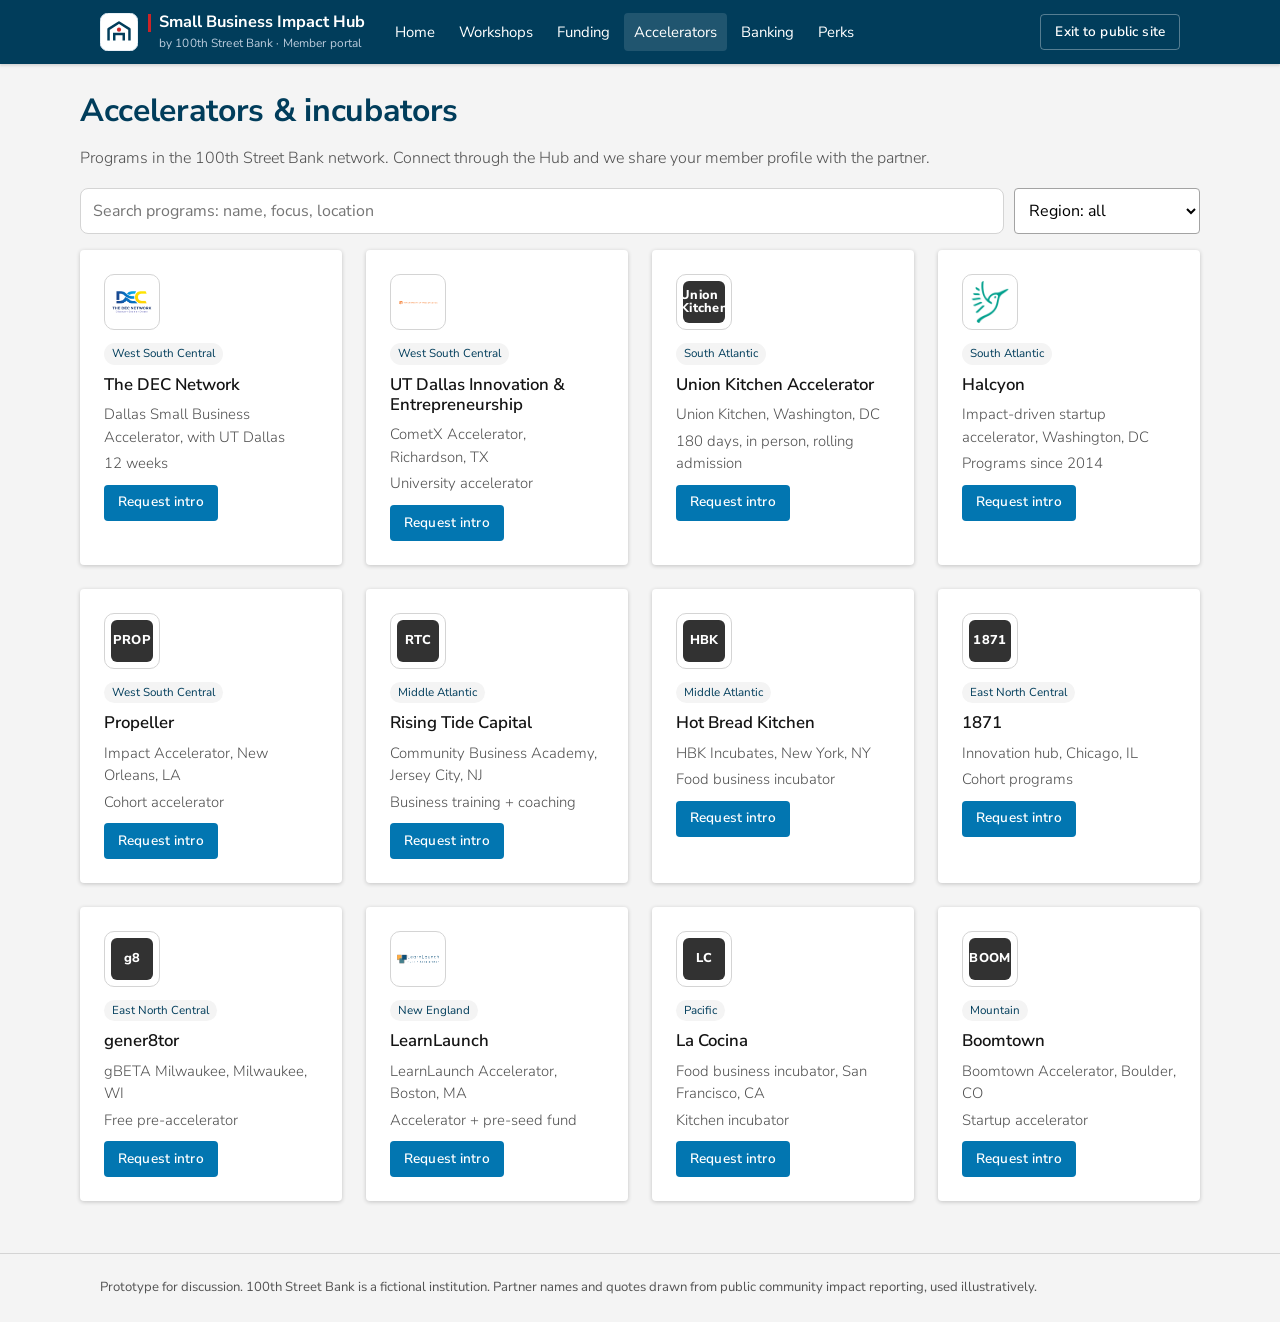
==== app-accelerators.html @ 042bd54b "Remove stage filter and labels from members accelerators page Co-Authored-By: Claude Opus 5.5 (1M co" ====
<!doctype html><html lang="en"><head>
  <meta name="robots" content="noindex, nofollow"><meta charset="utf-8"><meta name="viewport" content="width=device-width,initial-scale=1"><title>Accelerators · Impact Hub Member Portal</title><link rel="stylesheet" href="styles.css?v=4"></head>
<body class="app"><script src="data.js?v=4"></script><script src="portal.js?v=4"></script><main class="wrap">
<div class="pagehead"><div><h1>Accelerators &amp; incubators</h1><p>Programs in the 100th Street Bank network. Connect through the Hub and we share your member profile with the partner.</p></div></div>
<div class="fbar"><select id="fm"></select></div><div class="grid" id="out"></div>
<script>const kw=searchBox(document.querySelector(".fbar"),"Search programs: name, focus, location");kw.oninput=ren;opts(fm,"Region",MARKETS);fm.onchange=ren;
function ren(){const ap=LS.get("applied",[]);out.innerHTML=ACCS.filter(a=>hit(kw.value,a.n,a.org,a.m,a.len)&&(!fm.value||a.m==fm.value)).map(a=>`<div class="card"><div class="alogo">${a.l?`<img src="${a.l}" alt="${a.n} logo">`:`<span class="wm">${a.w}</span>`}</div><span class="tag">${a.m}</span><h3 style="margin-top:6px">${a.n}${a.S?S():""}</h3><p>${a.org}</p><p>${a.len}</p><div class="foot"><button class="btn sm ${ap.includes(a.n)?"done":""}" onclick="intro('${a.n}')">${ap.includes(a.n)?"Intro requested ✓":"Request intro"}</button>${srcLink(a.src)}</div></div>`).join("")}
function intro(n){const m=modal(`<h3>Request an intro: ${n}</h3><p class="mut">We'll pre-fill from your member profile.</p><form class="f" id="af"><label>Business<input value="${ME.biz}"></label><label>What do you want from the program?<textarea rows="3" required></textarea></label><button class="btn">Send intro request</button></form>`);
af.onsubmit=e=>{e.preventDefault();LS.set("applied",[...LS.get("applied",[]),n]);m.style.display="none";ren()}}ren()</script>
</main><script src="chrome.js?v=4"></script></body></html>
---- styles.css ----
@import url("https://fonts.googleapis.com/css2?family=Nunito+Sans:opsz,wght@6..12,300;6..12,400;6..12,600;6..12,700&display=swap");
:root{--navy:#013D5B;--blue:#0276B1;--blue2:#026597;--ink:#141414;--red:#CC2427;--g1:#F4F4F4;--g2:#D4D4D4;--mut:#5a6470;--r:10px}
*{box-sizing:border-box}html,body{margin:0}
body{font-family:Optimist,Inter,"Helvetica Neue",Helvetica,Arial,system-ui,sans-serif;color:var(--ink);line-height:1.5;background:#fff}
a{color:var(--blue)}h1,h2,h3{color:var(--navy);line-height:1.2;margin:0 0 .5em}
.wrap{max-width:1120px;margin:0 auto;padding:0 20px}
header.top{border-bottom:1px solid var(--g2);background:#fff;position:sticky;top:0;z-index:5}
header.top .wrap{display:flex;align-items:center;gap:20px;min-height:64px;flex-wrap:wrap}
.brand{text-decoration:none;color:var(--navy);font-weight:700;line-height:1.1}
.brand small{display:block;font-weight:400;font-size:.72rem;color:var(--mut)}
.brand b{border-left:3px solid var(--red);padding-left:8px}
nav.main{display:flex;gap:4px;flex-wrap:wrap;flex:1}
nav.main a{text-decoration:none;color:var(--ink);padding:8px 10px;border-radius:6px;font-size:.93rem}
nav.main a.on,nav.main a:hover{background:var(--g1);color:var(--navy)}
.btn{display:inline-block;background:var(--blue);color:#fff;border:0;border-radius:6px;padding:10px 16px;font:inherit;font-weight:600;text-decoration:none;cursor:pointer}
.btn:hover{background:var(--blue2)}.btn.ghost{background:transparent;color:var(--navy);border:1px solid var(--g2)}
.btn.sm{padding:6px 10px;font-size:.85rem}
.hero{background:var(--navy);color:#fff;padding:72px 0}
.hero h1{color:#fff;font-size:clamp(2rem,4.5vw,3.1rem);max-width:760px}
.hero p{max-width:620px;font-size:1.1rem;opacity:.9}.hero .btn.ghost{color:#fff;border-color:#ffffff66}
section{padding:48px 0}section.alt{background:var(--g1)}
.grid{display:grid;gap:16px;grid-template-columns:repeat(auto-fill,minmax(240px,1fr))}
.grid.k{grid-template-columns:repeat(auto-fill,minmax(180px,1fr))}
.card{background:#fff;border:1px solid var(--g2);border-radius:var(--r);padding:18px}
.card h3{font-size:1.05rem}.card p{margin:.3em 0;color:var(--mut);font-size:.93rem}
.stat b{display:block;font-size:2rem;color:var(--navy);line-height:1.1}.stat span{font-size:.88rem;color:var(--mut)}
.stat a{font-size:.75rem}
.tag{display:inline-block;font-size:.72rem;padding:2px 8px;border-radius:99px;background:var(--g1);color:var(--navy);margin:0 4px 4px 0}
.s{display:inline-block;font-size:.62rem;font-weight:700;letter-spacing:.05em;text-transform:uppercase;color:var(--red);border:1px solid var(--red);border-radius:4px;padding:0 4px;vertical-align:middle;margin-left:4px}
.src{font-size:.78rem}
.filters{display:flex;gap:6px;flex-wrap:wrap;margin:0 0 18px}
.filters button{border:1px solid var(--g2);background:#fff;border-radius:99px;padding:6px 14px;font:inherit;font-size:.88rem;cursor:pointer}
.filters button.on{background:var(--navy);color:#fff;border-color:var(--navy)}
form.f{display:grid;gap:12px;max-width:560px}
form.f label{font-size:.88rem;font-weight:600;display:grid;gap:4px}
input,select,textarea{font:inherit;padding:9px 10px;border:1px solid var(--g2);border-radius:6px;width:100%}
.ok{background:#e8f4fb;border-left:4px solid var(--blue);padding:12px 14px;border-radius:6px;display:none}
footer{border-top:1px solid var(--g2);padding:24px 0;color:var(--mut);font-size:.82rem;margin-top:24px}
/* internal */
body.app{background:var(--g1)}
.app header.top{background:var(--navy)}.app .brand,.app nav.main a{color:#fff}.app .brand small{color:#bcd}
.app nav.main a.on,.app nav.main a:hover{background:#ffffff1f;color:#fff}
.app main{padding:28px 0}.pagehead{display:flex;justify-content:space-between;align-items:end;gap:12px;flex-wrap:wrap;margin-bottom:18px}
.pagehead p{margin:0;color:var(--mut)}
.board{display:grid;gap:14px;grid-template-columns:repeat(auto-fit,minmax(200px,1fr))}
.col{background:#e9ecef;border-radius:var(--r);padding:10px}.col h4{margin:4px 4px 10px;color:var(--navy);font-size:.85rem;text-transform:uppercase;letter-spacing:.04em}
.col .card{padding:12px;margin-bottom:8px}.col .card h3{font-size:.95rem;margin:0 0 4px}
table{width:100%;border-collapse:collapse;background:#fff;border-radius:var(--r);overflow:hidden;font-size:.9rem}
th,td{text-align:left;padding:10px 12px;border-bottom:1px solid var(--g1)}th{background:#fafafa;color:var(--mut);font-weight:600;font-size:.8rem}
.tw{overflow-x:auto;border:1px solid var(--g2);border-radius:var(--r)}
.bar{height:8px;background:var(--g1);border-radius:9px;overflow:hidden}.bar i{display:block;height:100%;background:var(--blue)}
.delta{font-size:.78rem;color:#1b7a3d}
.cal{display:grid;grid-template-columns:repeat(7,1fr);gap:4px}.cal div{background:#fff;min-height:84px;border-radius:6px;padding:6px;font-size:.75rem}
.cal .h{min-height:auto;background:none;font-weight:700;color:var(--mut)}.cal .ev{display:block;background:#e8f4fb;color:var(--navy);border-radius:4px;padding:2px 4px;margin-top:3px}
.two{display:grid;gap:16px;grid-template-columns:2fr 1fr}
@media(max-width:800px){.two{grid-template-columns:1fr}.cal div{min-height:60px}.hero{padding:48px 0}}
/* home v2 */
.mut{color:var(--mut)}.eyebrow{display:inline-block;font-size:.78rem;font-weight:700;letter-spacing:.08em;text-transform:uppercase;color:#9fd3ef;margin-bottom:12px}.eyebrow.dk{color:var(--blue)}
.hero.photo{background-size:cover;background-position:center right;padding:120px 0 110px}
.kicker{text-align:center;text-transform:uppercase;letter-spacing:.08em;font-size:.78rem;color:var(--mut);margin:0 0 16px}
.mapbox{position:relative;background:#fff;border:1px solid var(--g2);border-radius:var(--r);padding:12px}
#usmap{width:100%;height:auto;display:block}#usmap .st path{fill:#e3ebf1;stroke:#fff;stroke-width:1}#usmap .st path:hover{fill:#d3e1ea}
#usmap circle{stroke:#fff;stroke-width:1.5;cursor:pointer;transition:r .2s}#usmap circle.real{fill:var(--blue);fill-opacity:.85}#usmap circle.smp{fill:var(--red);fill-opacity:.6}
#usmap circle.on,#usmap circle:hover{stroke:var(--navy);stroke-width:3;fill-opacity:1}
.tip{position:absolute;display:none;pointer-events:none;background:#fff;border:1px solid var(--g2);border-radius:8px;box-shadow:0 6px 24px #0002;padding:10px 12px;font-size:.84rem;max-width:280px;z-index:3}
.tip b{color:var(--navy)}.tip .amt{font-weight:700;color:var(--navy);font-size:1.05rem;margin-top:4px}.tip small{display:block;color:var(--mut)}.tip a{pointer-events:auto}
.legend{display:flex;gap:22px;flex-wrap:wrap;align-items:center;margin-top:12px;font-size:.84rem;color:var(--mut)}.legend span{display:flex;align-items:center;gap:6px}
.lg{width:12px;height:12px;border-radius:50%;display:inline-block}.lg.real{background:var(--blue)}.lg.smp{background:var(--red);opacity:.7}
.sz{display:inline-block;border-radius:50%;border:1.5px solid var(--mut)}
section.logos{padding:36px 0;border-bottom:1px solid var(--g1)}
.logorow{display:flex;flex-wrap:wrap;justify-content:center;align-items:center;gap:22px 40px}
.logorow img{height:46px;width:auto;max-width:170px;object-fit:contain;filter:grayscale(1);opacity:.75;transition:.2s}.logorow a:hover img{filter:none;opacity:1}
.wm{text-decoration:none;color:#55606b;line-height:1.05;text-align:left;filter:grayscale(1)}.wm b{display:block;font-size:1.3rem;letter-spacing:-.01em}.wm small{font-size:.68rem;text-transform:uppercase;letter-spacing:.06em}a.wm:hover{color:var(--navy)}
.split{display:grid;grid-template-columns:1.3fr 1fr;gap:40px;align-items:start}.ph{width:100%;border-radius:14px;object-fit:cover;aspect-ratio:4/5;position:sticky;top:90px}
.lead{font-size:1.1rem;color:var(--mut)}.mt{margin-top:22px}
.grid.ben{grid-template-columns:repeat(2,1fr);gap:14px}.ben div{border-left:3px solid var(--blue);padding-left:12px}.ben h3{font-size:1rem;margin:0}.ben p{margin:.2em 0;color:var(--mut);font-size:.9rem}
.chk{padding:0;list-style:none}.chk li{padding-left:26px;position:relative;margin:6px 0}.chk li:before{content:"✓";position:absolute;left:0;color:#1b7a3d;font-weight:700}
.steps{list-style:none;padding:0;display:grid;grid-template-columns:repeat(3,1fr);gap:12px;counter-reset:s;margin:22px 0}
.steps li{background:#fff;border:1px solid var(--g2);border-radius:var(--r);padding:14px;counter-increment:s}.steps li:before{content:counter(s);display:grid;place-items:center;width:28px;height:28px;border-radius:50%;background:var(--navy);color:#fff;font-weight:700;margin-bottom:8px}
.steps b{display:block;color:var(--navy)}.steps span{font-size:.86rem;color:var(--mut)}
.grid.bens{grid-template-columns:repeat(auto-fill,minmax(250px,1fr))}.pc{padding:0;overflow:hidden}.pc img{width:100%;aspect-ratio:3/2;object-fit:cover;display:block}.pc>div{padding:16px}
.ic{display:inline-grid;place-items:center;width:28px;height:28px;border-radius:50%;background:#e8f4fb;color:var(--blue);font-size:.9rem;margin-right:8px;vertical-align:middle}
.grid.testi{grid-template-columns:repeat(auto-fill,minmax(300px,1fr))}.testi figure{margin:0;display:flex;flex-direction:column;justify-content:space-between}
.testi blockquote{margin:0 0 16px;font-size:1.02rem;color:var(--ink)}.testi figcaption{display:flex;gap:12px;align-items:center}.testi img{width:52px;height:52px;border-radius:50%;object-fit:cover}
.testi small{display:block;color:var(--mut);font-size:.8rem}
.ctaband{background:linear-gradient(120deg,var(--navy),var(--blue2));color:#fff;text-align:center;padding:64px 0}.ctaband h2{color:#fff;font-size:2rem}.ctaband p{opacity:.92}
.ctaband .btn.ghost{color:#fff;border-color:#ffffff77}.btn.wh{background:#fff;color:var(--navy)}.btn.wh:hover{background:#e8f4fb}
.home footer{margin-top:0}
@media(max-width:800px){.split{grid-template-columns:1fr}.ph{position:static;aspect-ratio:16/10}.steps{grid-template-columns:1fr}.grid.ben{grid-template-columns:1fr}.hero.photo{padding:72px 0;background-image:linear-gradient(rgba(1,61,91,.85),rgba(1,61,91,.85)),url(img/hero.jpg)!important}.mapbox{padding:4px}}
@media(max-width:800px){header.top{position:static}header.top .wrap{gap:8px;padding-top:8px;padding-bottom:8px}nav.main{flex-wrap:nowrap;overflow-x:auto;order:3;flex-basis:100%}nav.main a{white-space:nowrap}}

.av{flex:0 0 52px;width:52px;height:52px;border-radius:50%;background:var(--navy,#013D5B);color:#fff;display:flex;align-items:center;justify-content:center;font-weight:700;letter-spacing:.03em}
.story .meta{font-size:.8rem;color:var(--mut)}.story blockquote{margin:10px 0;padding-left:10px;border-left:3px solid #0276B1;font-size:.92rem}.story .amt{font-weight:700;color:#013D5B}
.story blockquote small{display:block;margin-top:4px;color:var(--mut);font-size:.78rem}.story h3 a{color:inherit;text-decoration:none}
/* member portal */
.welcome{background:linear-gradient(120deg,var(--navy),var(--blue2));color:#fff;border-radius:var(--r);padding:24px;margin-bottom:16px}.welcome h1{color:#fff;margin:0 0 4px}.welcome p{margin:0;opacity:.9}
.row{display:flex;justify-content:space-between;align-items:center;gap:10px;padding:10px 0;border-bottom:1px solid var(--g1)}.row:last-child{border:0}.row small{display:block;color:var(--mut)}
.btn.done{background:#1b7a3d}.card .foot{display:flex;justify-content:space-between;align-items:center;margin-top:10px;gap:8px;flex-wrap:wrap}
.fbar{display:flex;gap:10px;flex-wrap:wrap;margin-bottom:16px}.fbar select{width:auto;background:#fff}
.tabs{display:flex;gap:6px;margin-bottom:16px}.tabs button{border:1px solid var(--g2);background:#fff;border-radius:6px;padding:8px 14px;font:inherit;cursor:pointer}.tabs button.on{background:var(--navy);color:#fff;border-color:var(--navy)}
.date{display:inline-grid;place-items:center;width:46px;height:46px;border-radius:8px;background:#e8f4fb;color:var(--navy);font-weight:700;font-size:.78rem;line-height:1.1;text-align:center;flex:0 0 46px}
.modal{position:fixed;inset:0;background:#0006;display:none;place-items:center;z-index:9}.modal>div{background:#fff;border-radius:var(--r);padding:22px;max-width:460px;width:92%}
.stage{font-size:.72rem;font-weight:700;padding:2px 8px;border-radius:99px;background:#e8f4fb;color:var(--blue2)}
/* v3 */
.mapwrap{position:relative;margin-top:8px}
#usmap .st path.fp{fill:#c9dae6}#usmap .st path.hl{fill:#8fb4cc}
#usmap circle{fill:var(--blue);fill-opacity:.9}
.filters.cat button{font-size:.8rem}
.tip .tag{margin:4px 0}
img.av{object-fit:cover;padding:0}
.logorow{max-width:1000px;margin:0 auto}
.search{display:flex;gap:10px;flex-wrap:wrap;margin:14px 0}.search input,.search select{padding:10px 12px;border:1px solid var(--g2);border-radius:8px;font:inherit;flex:1;min-width:160px}.search input.kw{flex:2;min-width:240px}
.ctasplit{display:grid;grid-template-columns:1fr 1fr;gap:18px;margin-top:22px;max-width:760px}.ctasplit a{display:block;background:#fff;color:var(--navy);border-radius:12px;padding:18px 20px;text-decoration:none;box-shadow:0 4px 16px #0002}.ctasplit small{display:block;text-transform:uppercase;letter-spacing:.06em;font-size:.72rem;color:var(--mut)}.ctasplit b{font-size:1.15rem;display:block;margin:4px 0}.ctasplit span{color:var(--blue);font-weight:600}
.ctasplit a.alt{background:var(--blue,#0276B1);color:#fff}.ctasplit a.alt small,.ctasplit a.alt span{color:#e6f1f8}
.pgrid{display:grid;grid-template-columns:repeat(auto-fill,minmax(300px,1fr));gap:18px}.pcard{background:#fff;border:1px solid var(--g2);border-radius:var(--r);overflow:hidden;display:flex;flex-direction:column}.pcard img{width:100%;aspect-ratio:16/9;object-fit:cover}.pcard>div{padding:16px 18px;flex:1;display:flex;flex-direction:column}.pcard h3{margin:6px 0 2px}.pcard .sub{color:var(--mut);font-size:.88rem;margin:0 0 8px}.pcard .foot{margin-top:auto}
.howto{display:grid;grid-template-columns:repeat(3,1fr);gap:18px}.howto div{background:#fff;border-radius:var(--r);padding:18px;border:1px solid var(--g2)}.howto b{display:block;color:var(--navy);margin-bottom:4px}
.gallery{display:grid;grid-template-columns:2fr 1fr 1fr;gap:12px}.gallery img{width:100%;height:100%;object-fit:cover;border-radius:var(--r);aspect-ratio:4/3}.gallery img:first-child{grid-row:span 2;aspect-ratio:auto}
.easy{background:#fff;border-radius:var(--r);padding:26px;box-shadow:0 6px 24px #0001;max-width:720px}.easy .f{display:grid;grid-template-columns:1fr 1fr;gap:12px}.easy .f .full{grid-column:1/-1}
.profile{display:flex;gap:28px;flex-wrap:wrap;align-items:center;background:#fff;border:1px solid var(--g2);border-radius:var(--r);padding:18px 22px;margin:0 0 20px}.profile div small{display:block;color:var(--mut);font-size:.75rem;text-transform:uppercase;letter-spacing:.05em}.profile div b{color:var(--navy)}
.perk{display:flex;align-items:center;gap:12px}.perk img,.perk .lm{width:40px;height:40px;object-fit:contain;flex:0 0 40px;border-radius:8px;border:1px solid var(--g2);padding:5px;background:#fff}.perk .lm{display:flex;align-items:center;justify-content:center;font-weight:800;color:#fff;background:var(--navy,#013D5B);font-size:.8rem}
.stories{display:grid;grid-template-columns:repeat(3,1fr);gap:18px}.stories .card .amt{font-weight:700;color:var(--navy);margin-top:6px}
@media(max-width:800px){.ctasplit,.howto,.stories,.easy .f{grid-template-columns:1fr}.gallery{grid-template-columns:1fr 1fr}}
.logorow{display:grid;grid-template-columns:repeat(6,1fr);gap:28px 36px;justify-items:center}.logorow img{height:44px;max-width:150px}
@media(max-width:800px){.logorow{grid-template-columns:repeat(3,1fr)}}
/* v4 */
.infobox{background:#eef4f8;border-left:5px solid var(--blue);border-radius:10px;padding:18px 22px;margin:18px 0 22px;max-width:900px}.infobox h3{margin:0 0 8px;color:var(--navy)}.infobox p{margin:0 0 8px}
.grantbox{display:flex;gap:20px;align-items:center;background:#fff;border:2px solid var(--blue);border-radius:14px;padding:20px 22px;margin:14px 0 6px;box-shadow:0 6px 24px #0276b11a}.grantbox p{margin:0}.gamt{flex:0 0 auto;text-align:center;background:var(--navy);color:#fff;border-radius:10px;padding:14px 18px}.gamt b{display:block;font-size:2.1rem;line-height:1}.gamt span{font-size:.8rem;opacity:.85}
.wrap.wide{max-width:1400px}.grid.bens{grid-template-columns:repeat(4,1fr)}
@media(max-width:900px){.grid.bens{grid-template-columns:1fr 1fr}.grantbox{flex-direction:column;align-items:flex-start}}
.stories .sc{padding:0;overflow:hidden;display:flex;flex-direction:column}.stories .sc img{width:100%;aspect-ratio:16/10;object-fit:cover;display:block}.stories .sc>div{padding:16px 18px}
#usmap .st path.fp{fill:#7fb0d3}#usmap .st path.hl{fill:#3f8cc0}#usmap{touch-action:none;cursor:grab}
#usmap .rb{cursor:pointer}#usmap .rb circle{fill:var(--navy);fill-opacity:.88;stroke:#fff;stroke-width:2}#usmap .rb:hover circle{fill:var(--blue)}#usmap .rb text{text-anchor:middle;pointer-events:none;font-family:inherit}#usmap .rb .n{fill:#fff;font-weight:700;font-size:15px}#usmap .rb .l{fill:var(--navy);font-weight:700;font-size:12px;paint-order:stroke;stroke:#fff;stroke-width:3px}
.mapzoom{position:absolute;right:8px;top:8px;display:flex;flex-direction:column;gap:4px;z-index:2}.mapzoom button{width:34px;height:34px;border:1px solid var(--g2);background:#fff;border-radius:8px;font-size:18px;cursor:pointer;color:var(--navy)}
.bopts{display:grid;grid-template-columns:1fr 1fr;gap:8px;margin:10px 0 4px}.bopts a{display:grid;grid-template-columns:28px 1fr;column-gap:8px;align-items:start;text-decoration:none;color:inherit;border:1px solid var(--g2);border-radius:8px;padding:10px}.bopts a:hover{border-color:var(--blue);background:#f3f8fb}.bopts .bi{grid-row:span 2;color:var(--blue);font-size:1.2rem;line-height:1.2}.bopts b{color:var(--navy);font-size:.92rem}.bopts small{color:var(--mut);font-size:.8rem}
.ptop{display:grid;grid-template-columns:1.6fr 1fr;gap:32px;align-items:start;margin-top:18px}.fitbox{background:#f4f8fb;border:1px solid #d6e4ee;border-radius:14px;padding:22px 24px}.fitbox h2{margin-top:0}
.grantbox.big{margin-top:0}.grantbox.big .gamt b{font-size:2.6rem}.ptop .grid.ben{grid-template-columns:repeat(2,1fr);gap:16px}.ben div{border-left:3px solid var(--blue);padding-left:12px}
.easy.wide{max-width:none;display:grid;grid-template-columns:1fr 2fr;gap:36px;align-items:start;padding:32px 36px}.easy.wide .f{grid-template-columns:1fr 1fr 1fr}.easy.wide .ehead h2{margin-top:0}.easy.wide .ok{grid-column:2}
@media(max-width:900px){.ptop,.easy.wide{grid-template-columns:1fr}.easy.wide .f{grid-template-columns:1fr}.easy.wide .ok{grid-column:auto}}

.alogo{width:56px;height:56px;margin-bottom:10px;border:1px solid var(--g2);border-radius:10px;background:#fff;display:flex;align-items:center;justify-content:center;padding:6px;box-sizing:border-box}.alogo img{max-width:100%;max-height:100%;object-fit:contain}.alogo .wm{width:100%;height:100%;border-radius:6px;background:var(--navy,#013D5B);color:#fff;font-weight:800;font-size:.8rem;letter-spacing:.02em;display:flex;align-items:center;justify-content:center}
/* v5 */
.brand{display:flex;align-items:center;gap:10px}.brand .blogo{width:38px;height:38px;flex:none}.app .brand .blogo rect{fill:#fff}.app .brand .blogo path{stroke:#013D5B}
html{scroll-behavior:smooth}section[id]{scroll-margin-top:72px}
#usmap #dots circle.dim{opacity:.25}
.bankhero{display:flex;justify-content:space-between;align-items:center;gap:18px;background:linear-gradient(120deg,var(--navy),var(--blue));color:#fff;border-radius:12px;padding:18px 20px;margin:-4px -4px 12px}.bankhero h3,.bankhero h1{color:#fff;margin:0 0 4px}.bankhero p{margin:0;color:#d6e8f3}
.bankhero.big{padding:28px 32px;margin:0 0 20px}
.ccard{flex:0 0 auto;width:170px;height:104px;border-radius:12px;background:linear-gradient(135deg,#0a2a3d,#13506f 60%,#CC2427);box-shadow:0 8px 20px #0005;padding:12px 14px;display:flex;flex-direction:column;justify-content:flex-end;color:#fff;position:relative;transform:rotate(-5deg)}.ccard .chip{position:absolute;top:14px;left:14px;width:26px;height:19px;border-radius:4px;background:linear-gradient(135deg,#f3d27a,#c9a23f)}.ccard b{font-size:.62rem;letter-spacing:.08em}.ccard small{font-size:.58rem;color:#cfe0ea}
.bankhero.big .ccard{width:220px;height:134px}
.bankcard .bopts a{grid-template-columns:40px 1fr;padding:12px;transition:transform .15s}.bankcard .bopts a:hover{transform:translateY(-2px);box-shadow:0 6px 16px #0276b122}.bankcard .bopts .bi{width:36px;height:36px;border-radius:50%;background:#e6f1f8;color:var(--blue);display:flex;align-items:center;justify-content:center;font-size:1.1rem;grid-row:span 2}
.card.bk{border-top:4px solid var(--blue)}.bico{width:44px;height:44px;border-radius:50%;background:#e6f1f8;color:var(--blue);display:flex;align-items:center;justify-content:center;font-size:1.3rem;margin-bottom:10px}
.joinv5 .ph{aspect-ratio:4/3;position:static;align-self:center}
.bigamt{display:inline-flex;align-items:baseline;gap:12px;background:linear-gradient(120deg,var(--navy),var(--blue));color:#fff;border-radius:14px;padding:16px 26px;margin:6px 0 18px;box-shadow:0 10px 28px #0276b133}.bigamt b{font-size:3rem;line-height:1;letter-spacing:-.02em}.bigamt span{font-size:1rem;color:#d6e8f3;max-width:150px;line-height:1.25}
.ptiles{display:grid;grid-template-columns:repeat(6,1fr);gap:14px;margin:18px 0 26px}.ptiles div{background:#f4f8fb;border:1px solid #d6e4ee;border-radius:14px;padding:20px 12px;text-align:center}.ptiles b{display:block;color:var(--navy);font-size:.95rem;line-height:1.25}.pti{width:52px;height:52px;margin:0 auto 10px;border-radius:50%;background:var(--navy);color:#fff;display:flex;align-items:center;justify-content:center;font-size:1.4rem;font-weight:700}
.osteps{display:grid;grid-template-columns:repeat(3,1fr);gap:14px;margin:16px 0 22px;max-width:900px}.osteps div{display:flex;align-items:center;gap:12px;background:#eef4f8;border-radius:12px;padding:14px 16px}.osteps span{width:34px;height:34px;flex:none;border-radius:50%;background:var(--blue);color:#fff;font-weight:700;display:flex;align-items:center;justify-content:center}.osteps b{color:var(--navy)}
@media(max-width:900px){.ptiles{grid-template-columns:repeat(2,1fr)}.osteps{grid-template-columns:1fr}}
#become .easy{border:1px solid var(--g2)}

/* v6: community voices carousel */
.voices{padding-bottom:40px}.vhead{display:flex;justify-content:space-between;align-items:flex-end;gap:16px}.vhead h2{font-size:2.2rem;margin:4px 0 0}
.varrows{display:flex;gap:10px}.varrows button{width:48px;height:48px;border-radius:50%;border:1px solid var(--g2);background:#fff;color:var(--navy);font-size:1.2rem;cursor:pointer}.varrows button:hover{background:var(--navy);color:#fff}
.vtrack{display:flex;gap:24px;overflow-x:auto;scroll-snap-type:x mandatory;padding:26px max(24px,calc((100vw - 1180px)/2)) 10px;scrollbar-width:none;cursor:grab}.vtrack::-webkit-scrollbar{display:none}
.vcard{flex:0 0 min(920px,86vw);scroll-snap-align:center;margin:0;display:grid;grid-template-columns:300px 1fr;background:linear-gradient(135deg,#013D5B,#025a85);color:#fff;border-radius:22px;overflow:hidden;box-shadow:0 18px 40px #013d5b33;cursor:pointer;transition:transform .2s}
.vcard:hover{transform:translateY(-3px)}.vph{width:100%;height:100%;min-height:340px;object-fit:cover;display:block}
.vbody{padding:34px 40px 30px;display:flex;flex-direction:column;position:relative}
.vq{font-family:Georgia,"Times New Roman",serif;font-size:7rem;line-height:.6;color:#7cc4ea;height:46px;display:block}
.vcard blockquote,.vmodal blockquote{margin:0 0 24px;font-family:Georgia,"Times New Roman",serif;font-style:italic;font-size:1.75rem;line-height:1.32;color:#fff;flex:1}
.vcard figcaption{display:flex;justify-content:space-between;align-items:center;gap:16px;border-top:1px solid #ffffff33;padding-top:16px}.vcard figcaption b{display:block;font-size:1.05rem}.vcard figcaption small{color:#cfe3ef;font-size:.85rem}
.vlogo{height:44px;max-width:120px;object-fit:contain;background:#fff;border-radius:10px;padding:6px 10px;flex:0 0 auto;box-sizing:border-box}.vwm{display:inline-flex;align-items:center;color:var(--navy);font-weight:800;font-size:.85rem;white-space:nowrap}
.vmore{margin-top:12px;font-size:.88rem;color:#9fd3f0;font-weight:600}
.vdots{display:flex;gap:8px;justify-content:center;margin-top:16px}.vdots button{width:10px;height:10px;border-radius:50%;border:0;background:var(--g2);cursor:pointer;padding:0}.vdots button.on{background:var(--navy);width:28px;border-radius:99px}
.vmodal{position:fixed;inset:0;background:#000a;display:none;place-items:center;z-index:9}.vmodal>div{position:relative;display:grid;grid-template-columns:280px 1fr;background:var(--navy);color:#fff;border-radius:20px;overflow:hidden;max-width:860px;width:92%}.vmodal img{width:100%;height:100%;object-fit:cover}.vmodal>div>div{padding:30px}.vmodal .mut{color:#cfe3ef}.vx{position:absolute;right:12px;top:8px;background:none;border:0;color:#fff;font-size:2rem;cursor:pointer}
@media(max-width:800px){.vcard{grid-template-columns:1fr}.vph{min-height:220px;max-height:260px}.vcard blockquote{font-size:1.3rem}.vmodal>div{grid-template-columns:1fr}}
/* v6: story library */
.slib summary{list-style:none;display:flex;justify-content:space-between;align-items:center;gap:16px;cursor:pointer}.slib summary::-webkit-details-marker{display:none}.slib summary h2{margin:0 0 2px}.slib[open] summary .btn{display:none}.slib .stories{margin-top:20px}
/* v6: portal home layout */
.bankside .bopts{grid-template-columns:1fr}
.perkrow{margin-top:16px}.perkrow #pk{display:grid;grid-template-columns:repeat(4,1fr);gap:12px}.perkrow #pk .row{border:1px solid var(--g2);border-radius:10px;padding:12px}
@media(max-width:800px){.perkrow #pk{grid-template-columns:1fr 1fr}}
@media(max-width:800px){.logorow{grid-template-columns:repeat(3,minmax(0,1fr));gap:20px 14px}.logorow img{max-width:100%}.bankhero{flex-wrap:wrap}.bankhero>*{min-width:0}}
html,body{overflow-x:clip}

/* v8 restyle: bank community-page look (free font substitute) */
:root{--navy:#013D5B;--blue:#0276B1;--blue2:#025E8D;--ink:#141414;--g1:#F4F4F4;--g2:#D4D4D4;--mut:#525252;--r:4px;--sh:0 4px 16px rgba(0,0,0,.2);--sh1:0 1px 4px rgba(0,0,0,.2)}
body{font-family:"Nunito Sans","Helvetica Neue",Helvetica,Arial,sans-serif;font-weight:400;line-height:1.5;color:var(--ink)}
h1{font-weight:700;letter-spacing:-.01em}h2{font-weight:300;font-size:clamp(1.75rem,3.4vw,2.5rem);line-height:1.3;color:var(--ink)}
h3{font-weight:600;color:var(--ink)}p{font-weight:300}
.hero h1{font-weight:700}.hero p{font-weight:300;font-size:1.2rem}
section{padding:64px 0}@media(max-width:800px){section{padding:44px 0}}
.btn{border-radius:4px;padding:12px 24px;min-height:48px;display:inline-flex;align-items:center;justify-content:center;font-weight:600;font-size:1rem;letter-spacing:.01em;transition:background .15s}
.btn.sm{min-height:36px;padding:6px 14px}.btn.ghost{border:1px solid currentColor}
.card,.mapbox{border:0;border-radius:4px;box-shadow:var(--sh1);padding:24px;transition:box-shadow .2s}
.card:hover{box-shadow:var(--sh)}.card p{color:var(--mut)}
.grid{gap:24px}.col .card{padding:14px;box-shadow:var(--sh1)}
.col{border-radius:4px;background:#ececec}
.tw,table{border-radius:4px}.tw{border:0;box-shadow:var(--sh1)}
input,select,textarea{border-radius:4px;border-color:#a3a3a3;min-height:44px}
input:focus,select:focus,textarea:focus{outline:2px solid var(--blue);outline-offset:1px}
nav.main a{border-radius:4px}.filters button{border-radius:4px}
.filters button.on{background:var(--blue);border-color:var(--blue)}
.ok,.cal div,.cal .ev{border-radius:4px}
header.top{box-shadow:0 2px 2px rgba(188,188,188,.5);border-bottom:0}
html,body{overflow-x:clip}

.vcard.noph{grid-template-columns:1fr}.vmodal>div:has(>div:only-of-type){grid-template-columns:1fr}
.regdep{margin-top:18px}.regrow{display:grid;grid-template-columns:repeat(auto-fill,minmax(150px,1fr));gap:10px}.regrow>div{background:#fff;border-radius:12px;padding:12px 14px;box-shadow:0 1px 3px #0001}.regrow b{display:block;font-size:1.25rem;color:#013D5B}.regrow span{display:block;font-weight:600;font-size:.9rem}.regrow small{color:#5c6670;font-size:.78rem}
.bsec{margin-top:28px}
/* wave3 */
.brand .btxt{display:flex;flex-direction:column;gap:5px}.brand b{display:block;font-size:1.02rem}.brand small{padding-left:11px;font-size:.74rem;letter-spacing:.01em}
.brand .blogo rect{stroke:#cfdfea;stroke-width:1}
.grid.k.three{grid-template-columns:repeat(3,1fr)}@media(max-width:700px){.grid.k.three{grid-template-columns:1fr}}
#mapf,#mapc{display:grid;grid-template-columns:repeat(5,1fr)}#mapc{grid-template-columns:repeat(6,auto);justify-content:start}#mapf button,#mapc button{white-space:nowrap}
@media(max-width:800px){#mapf,#mapc{grid-template-columns:1fr 1fr}#mapf button,#mapc button{white-space:normal}}
.mapwrap{position:relative}.mapwrap::after{content:"Use Ctrl + scroll (⌘ + scroll on Mac) to zoom the map";position:absolute;inset:auto 0 12px;margin:auto;width:max-content;max-width:90%;background:#013d5bdd;color:#fff;padding:6px 12px;border-radius:4px;font-size:.85rem;opacity:0;transition:opacity .2s;pointer-events:none}.mapwrap.showhint::after{opacity:1}
ol.osteps{list-style:none;padding:0;counter-reset:s;display:grid;grid-template-columns:repeat(3,1fr);gap:28px;max-width:none;margin:20px 0 28px}
ol.osteps li{counter-increment:s;border-top:2px solid var(--navy);padding-top:12px}ol.osteps li::before{content:counter(s);font-size:.8rem;font-weight:700;color:var(--blue);display:block;margin-bottom:4px}
ol.osteps b{font-size:1.05rem;color:var(--navy)}ol.osteps p{margin:4px 0 0;color:var(--mut);font-size:.92rem}
@media(max-width:800px){ol.osteps{grid-template-columns:1fr;gap:16px}}
.stpick{position:relative;flex:1.4;min-width:220px;display:flex;flex-wrap:wrap;gap:6px;align-items:center;border:1px solid var(--g2);border-radius:8px;padding:5px 8px;background:#fff;cursor:text}
.stpick input{border:0!important;padding:5px 4px!important;min-width:110px!important;flex:1;outline:0}
#stchips{display:contents}.stpick .chip{display:inline-flex;align-items:center;gap:4px;background:#e8f1f7;color:var(--navy);border-radius:4px;padding:3px 4px 3px 9px;font-size:.85rem}
.stpick .chip button{border:0;background:none;cursor:pointer;color:var(--navy);font-size:1rem;line-height:1;padding:0 4px}
#stsug{position:absolute;left:-1px;right:-1px;top:100%;margin:4px 0 0;padding:0;list-style:none;background:#fff;border:1px solid var(--g2);border-radius:8px;box-shadow:0 8px 20px #0002;z-index:4}#stsug:empty{display:none}
#stsug li{padding:8px 12px;cursor:pointer;display:flex;justify-content:space-between;gap:10px}#stsug li small{color:var(--mut)}#stsug li.hi,#stsug li:hover{background:#eef4f8}
.press{display:grid;gap:0;border-top:1px solid var(--g2)}.press[hidden]{display:none}#moreprs{border-top:0}
.pr{display:grid;grid-template-columns:180px 1fr;gap:22px;padding:20px 0;border-bottom:1px solid var(--g2);align-items:center}.pr img{width:100%;aspect-ratio:3/2;object-fit:cover;border-radius:4px}
.pr h3{margin:4px 0 6px;font-size:1.15rem;color:var(--navy)}.pr p{margin:0;color:var(--mut)}.prsrc{font-size:.78rem;text-transform:uppercase;letter-spacing:.05em;color:var(--blue);font-weight:700}
.moreb{text-align:center;margin-top:22px}@media(max-width:700px){.pr{grid-template-columns:96px 1fr;gap:14px}.pr p{display:none}}
.interest{border-top:1px solid var(--g2);padding-top:8px}.ihead{max-width:720px;margin-bottom:20px}.ihead h2{margin:0 0 8px}.ihead p{margin:0;color:var(--mut)}.netline{display:block;margin-top:8px;color:var(--navy);font-weight:600}
form.iform{max-width:none;display:grid;grid-template-columns:repeat(4,1fr);gap:16px 20px;align-items:end}
form.iform input,form.iform select{border:0;border-bottom:1px solid #9fb3c2;border-radius:0;background:transparent;padding:8px 2px;font:inherit;font-weight:400}
form.iform input:focus,form.iform select:focus{outline:0;border-bottom:2px solid var(--blue)}form.iform .btn{grid-column:4;justify-self:end;padding-left:36px;padding-right:36px}
@media(max-width:900px){form.iform{grid-template-columns:1fr 1fr}form.iform .btn{grid-column:1/-1;justify-self:stretch}}@media(max-width:520px){form.iform{grid-template-columns:1fr}}
.getready{display:grid;grid-template-columns:1.3fr 1fr;gap:32px;margin:28px 0 8px;padding:28px}.getready h2{margin:4px 0 8px}.getready figure{margin:0;border-left:3px solid var(--red);padding-left:20px;align-self:center}.getready blockquote{margin:0 0 10px;font-family:Georgia,serif;font-style:italic;font-size:1.1rem}
@media(max-width:800px){.getready{grid-template-columns:1fr}}
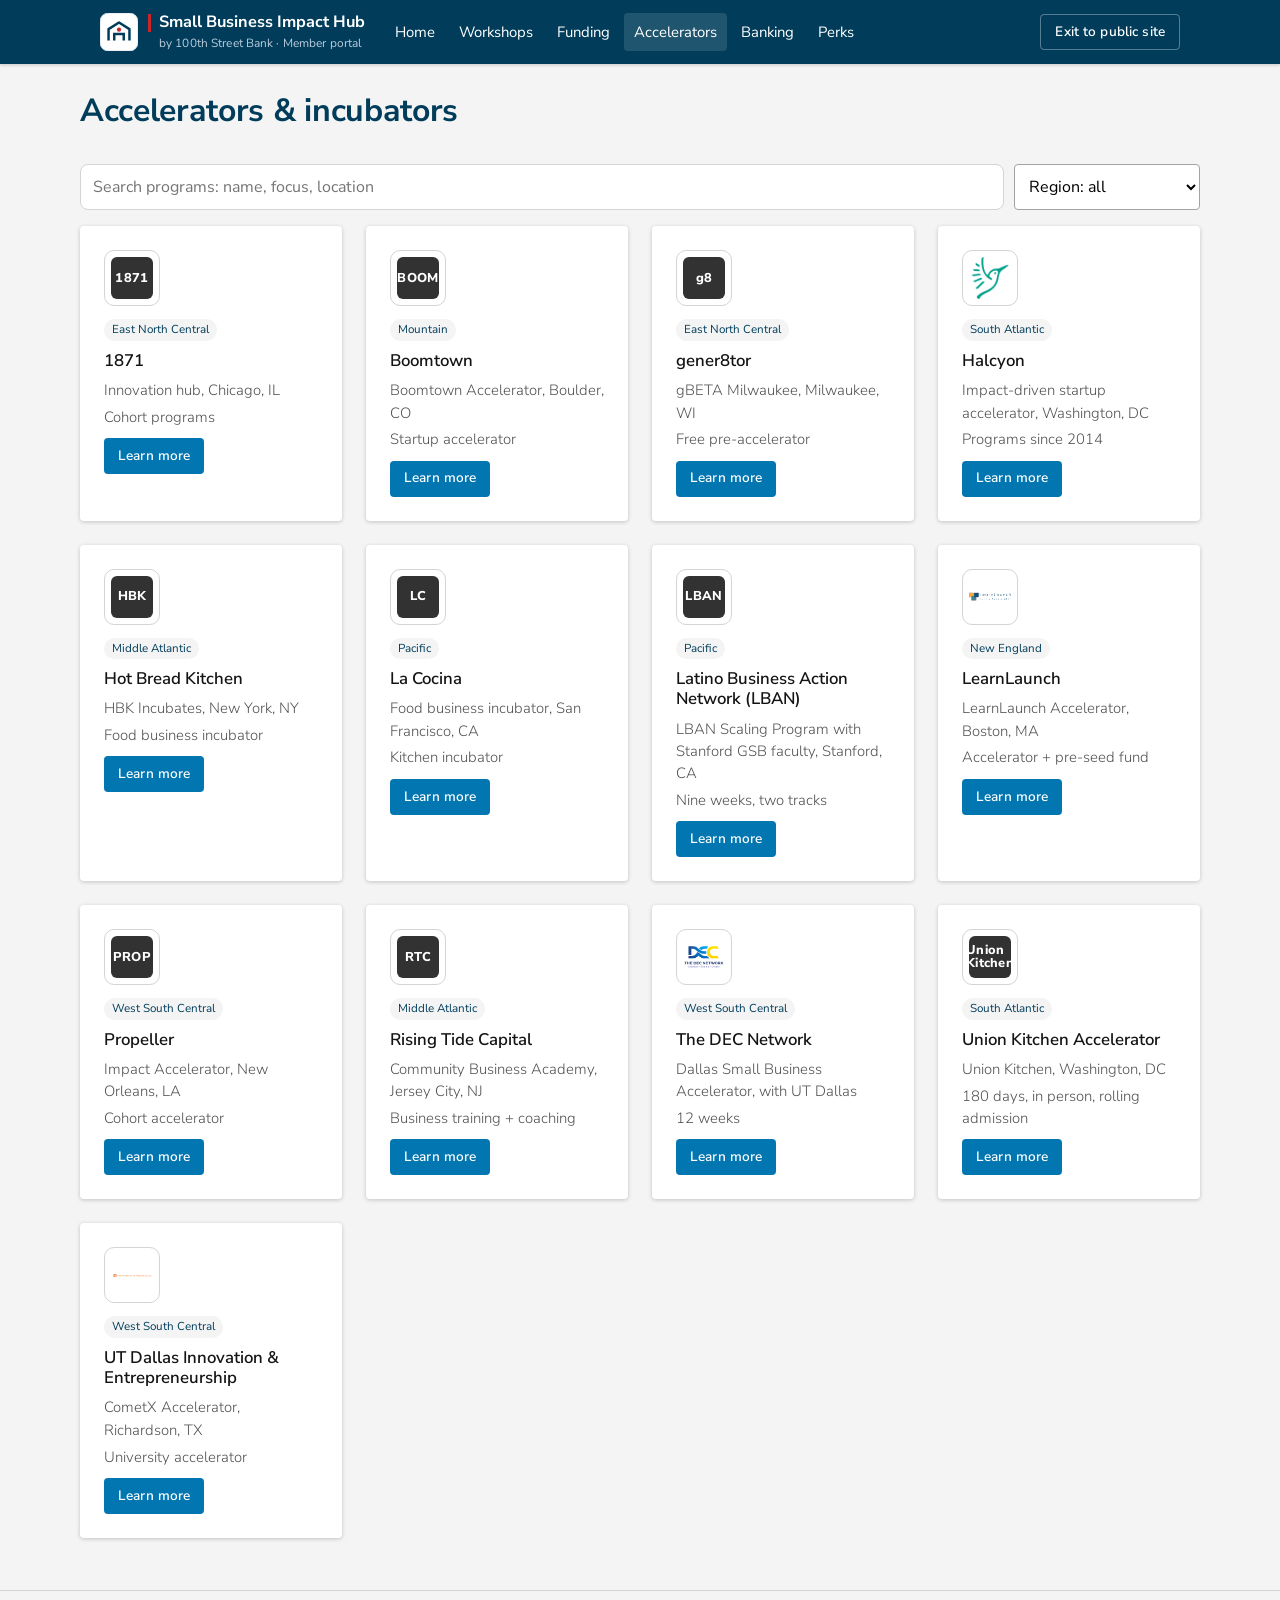
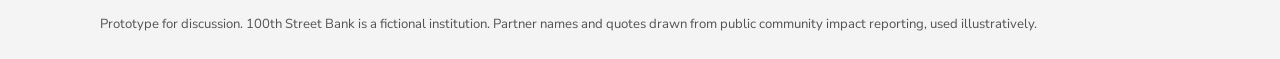
==== commit 9a0b4744: "Wave 4: form polish, alignment, link fixes, LBAN, inline steps, 5 voices, press collapse, scroll off" ====
--- a/app-accelerators.html
+++ b/app-accelerators.html
@@ -1,10 +1,10 @@
 <!doctype html><html lang="en"><head>
-  <meta name="robots" content="noindex, nofollow"><meta charset="utf-8"><meta name="viewport" content="width=device-width,initial-scale=1"><title>Accelerators · Impact Hub Member Portal</title><link rel="stylesheet" href="styles.css?v=4"></head>
-<body class="app"><script src="data.js?v=4"></script><script src="portal.js?v=4"></script><main class="wrap">
-<div class="pagehead"><div><h1>Accelerators &amp; incubators</h1><p>Programs in the 100th Street Bank network. Connect through the Hub and we share your member profile with the partner.</p></div></div>
+  <meta name="robots" content="noindex, nofollow"><meta charset="utf-8"><meta name="viewport" content="width=device-width,initial-scale=1"><title>Accelerators · Impact Hub Member Portal</title><link rel="stylesheet" href="styles.css?v=5"></head>
+<body class="app"><script src="data.js?v=5"></script><script src="portal.js?v=5"></script><main class="wrap">
+<div class="pagehead"><div><h1>Accelerators &amp; incubators</h1></div></div>
 <div class="fbar"><select id="fm"></select></div><div class="grid" id="out"></div>
 <script>const kw=searchBox(document.querySelector(".fbar"),"Search programs: name, focus, location");kw.oninput=ren;opts(fm,"Region",MARKETS);fm.onchange=ren;
-function ren(){const ap=LS.get("applied",[]);out.innerHTML=ACCS.filter(a=>hit(kw.value,a.n,a.org,a.m,a.len)&&(!fm.value||a.m==fm.value)).map(a=>`<div class="card"><div class="alogo">${a.l?`<img src="${a.l}" alt="${a.n} logo">`:`<span class="wm">${a.w}</span>`}</div><span class="tag">${a.m}</span><h3 style="margin-top:6px">${a.n}${a.S?S():""}</h3><p>${a.org}</p><p>${a.len}</p><div class="foot"><button class="btn sm ${ap.includes(a.n)?"done":""}" onclick="intro('${a.n}')">${ap.includes(a.n)?"Intro requested ✓":"Request intro"}</button>${srcLink(a.src)}</div></div>`).join("")}
+function ren(){const ap=LS.get("applied",[]);out.innerHTML=ACCS.filter(a=>hit(kw.value,a.n,a.org,a.m,a.len)&&(!fm.value||a.m==fm.value)).map(a=>`<div class="card"><div class="alogo">${a.l?`<img src="${a.l}" alt="${a.n} logo">`:`<span class="wm">${a.w}</span>`}</div><span class="tag">${a.m}</span><h3 style="margin-top:6px">${a.n}${a.S?S():""}</h3><p>${a.org}</p><p>${a.len}</p><div class="foot"><a class="btn sm" href="${a.u||"#"}" target="_blank" rel="noopener">Learn more</a></div></div>`).join("")}
 function intro(n){const m=modal(`<h3>Request an intro: ${n}</h3><p class="mut">We'll pre-fill from your member profile.</p><form class="f" id="af"><label>Business<input value="${ME.biz}"></label><label>What do you want from the program?<textarea rows="3" required></textarea></label><button class="btn">Send intro request</button></form>`);
 af.onsubmit=e=>{e.preventDefault();LS.set("applied",[...LS.get("applied",[]),n]);m.style.display="none";ren()}}ren()</script>
-</main><script src="chrome.js?v=4"></script></body></html>
+</main><script src="chrome.js?v=5"></script></body></html>
--- a/styles.css
+++ b/styles.css
@@ -232,3 +232,24 @@
 @media(max-width:900px){form.iform{grid-template-columns:1fr 1fr}form.iform .btn{grid-column:1/-1;justify-self:stretch}}@media(max-width:520px){form.iform{grid-template-columns:1fr}}
 .getready{display:grid;grid-template-columns:1.3fr 1fr;gap:32px;margin:28px 0 8px;padding:28px}.getready h2{margin:4px 0 8px}.getready figure{margin:0;border-left:3px solid var(--red);padding-left:20px;align-self:center}.getready blockquote{margin:0 0 10px;font-family:Georgia,serif;font-style:italic;font-size:1.1rem}
 @media(max-width:800px){.getready{grid-template-columns:1fr}}
+/* Wave 4 */
+[id]{scroll-margin-top:96px}@media(max-width:800px){[id]{scroll-margin-top:16px}}
+.stc{display:contents}.stpick ul{position:absolute;left:-1px;right:-1px;top:100%;margin:4px 0 0;padding:0;list-style:none;background:#fff;border:1px solid var(--g2);border-radius:8px;box-shadow:0 8px 20px #0002;z-index:4}.stpick ul:empty{display:none}.stpick ul li{padding:8px 12px;cursor:pointer}.stpick ul li.hi,.stpick ul li:hover{background:#eef4f8}
+ol.osteps li{display:grid;grid-template-columns:auto 1fr;column-gap:12px;align-items:center}
+ol.osteps li::before{display:flex;align-items:center;justify-content:center;width:30px;height:30px;border-radius:50%;background:var(--navy);color:#fff;margin:0;font-size:.9rem;grid-row:1}
+ol.osteps li b{grid-column:2}ol.osteps li p{grid-column:2}
+.interest{border-top:0;background:#fff;border:1px solid var(--g2);border-radius:16px;box-shadow:0 10px 30px #013d5b14;padding:36px 40px;display:grid;grid-template-columns:minmax(240px,1fr) 2fr;gap:24px 48px;align-items:start}
+.interest .ihead{margin:0}.interest .ihead h2{font-size:1.7rem}.interest .ihead p{line-height:1.55}
+.interest .netline{margin-top:16px;padding:12px 14px;background:#eef4f8;border-left:3px solid var(--blue);border-radius:6px;font-weight:600}
+.interest form.iform{grid-template-columns:1fr 1fr;gap:18px 24px}.interest form.iform label{font-size:.85rem;font-weight:600;color:var(--navy)}
+.interest form.iform input,.interest form.iform select{border:1px solid #c9d6df;border-radius:8px;padding:10px 12px;background:#fff;margin-top:6px;width:100%;box-sizing:border-box}
+.interest form.iform input:focus,.interest form.iform select:focus{border:1px solid var(--blue);box-shadow:0 0 0 3px #0276b122}
+.interest form.iform .btn{grid-column:1/-1;justify-self:start}.interest .ok{grid-column:2}
+@media(max-width:900px){.interest{grid-template-columns:1fr;padding:24px 20px}.interest form.iform{grid-template-columns:1fr}.interest form.iform .btn{justify-self:stretch}.interest .ok{grid-column:auto}}
+.maplegend{display:flex;gap:18px;flex-wrap:wrap;font-size:.85rem;color:var(--mut);margin-top:10px}.maplegend span{display:inline-flex;align-items:center;gap:6px}
+.maplegend i{display:inline-block;width:12px;height:12px;border-radius:50%}.maplegend .lin{background:var(--blue);box-shadow:0 0 0 2px #fff,0 0 0 3px var(--navy)}.maplegend .lout{width:8px;height:8px;background:#9aa7b0}
+#usmap #dots circle.dim{opacity:1;fill:#9aa7b0;fill-opacity:.55;pointer-events:none}#usmap #dots circle.inr{stroke:var(--navy);fill-opacity:1}
+.mapempty{position:absolute;z-index:3;top:16px;left:50%;transform:translateX(-50%);background:#fff;border:1px solid var(--g2);border-left:4px solid var(--red);border-radius:10px;box-shadow:0 8px 24px #0002;padding:12px 18px;max-width:90%;text-align:center}.mapempty b{display:block;color:var(--navy)}.mapempty span{color:var(--mut);font-size:.9rem}.mapempty[hidden]{display:none}
+.two>div{display:flex;flex-direction:column}.two>div>.card:last-child{flex:1}.bankside{display:flex;flex-direction:column}.bankside .bopts{flex:1;grid-auto-rows:1fr}
+.rgact{display:flex;gap:8px;flex-wrap:wrap;margin-top:6px}
+.sv{margin:8px 0 0;font-weight:700;color:var(--red)}
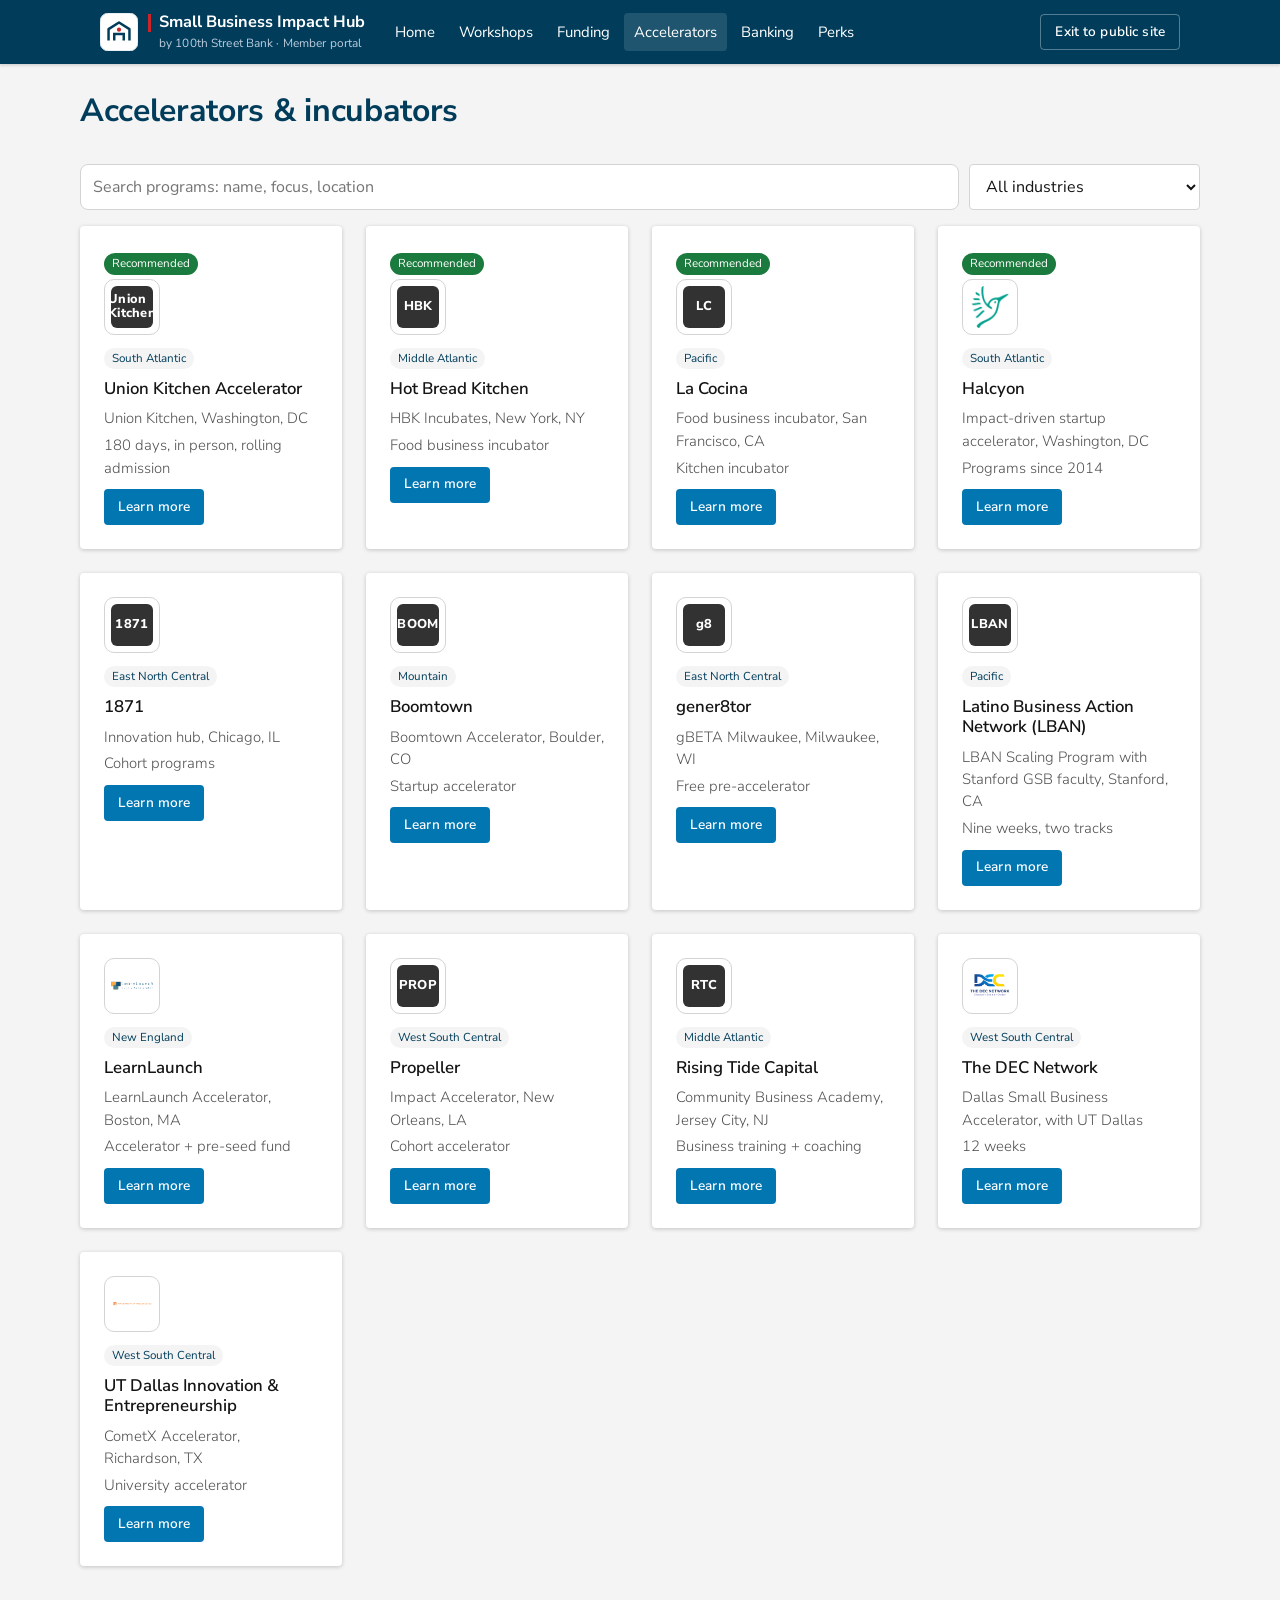
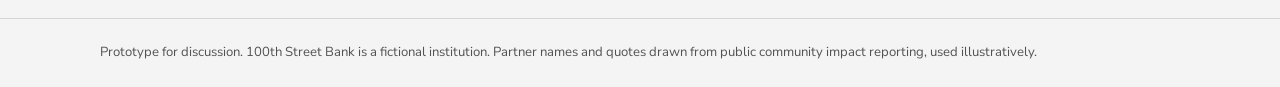
==== commit 119b7967: "Wave 6: member portal workshops popups, profile cleanup, industry recommendations - Home: drop dupli" ====
--- a/app-accelerators.html
+++ b/app-accelerators.html
@@ -1,10 +1,13 @@
 <!doctype html><html lang="en"><head>
-  <meta name="robots" content="noindex, nofollow"><meta charset="utf-8"><meta name="viewport" content="width=device-width,initial-scale=1"><title>Accelerators · Impact Hub Member Portal</title><link rel="stylesheet" href="styles.css?v=5"></head>
-<body class="app"><script src="data.js?v=5"></script><script src="portal.js?v=5"></script><main class="wrap">
+  <meta name="robots" content="noindex, nofollow"><meta charset="utf-8"><meta name="viewport" content="width=device-width,initial-scale=1"><title>Accelerators · Impact Hub Member Portal</title><link rel="stylesheet" href="styles.css?v=6"></head>
+<body class="app"><script src="data.js?v=6"></script><script src="portal.js?v=6"></script><main class="wrap">
 <div class="pagehead"><div><h1>Accelerators &amp; incubators</h1></div></div>
-<div class="fbar"><select id="fm"></select></div><div class="grid" id="out"></div>
-<script>const kw=searchBox(document.querySelector(".fbar"),"Search programs: name, focus, location");kw.oninput=ren;opts(fm,"Region",MARKETS);fm.onchange=ren;
-function ren(){const ap=LS.get("applied",[]);out.innerHTML=ACCS.filter(a=>hit(kw.value,a.n,a.org,a.m,a.len)&&(!fm.value||a.m==fm.value)).map(a=>`<div class="card"><div class="alogo">${a.l?`<img src="${a.l}" alt="${a.n} logo">`:`<span class="wm">${a.w}</span>`}</div><span class="tag">${a.m}</span><h3 style="margin-top:6px">${a.n}${a.S?S():""}</h3><p>${a.org}</p><p>${a.len}</p><div class="foot"><a class="btn sm" href="${a.u||"#"}" target="_blank" rel="noopener">Learn more</a></div></div>`).join("")}
+<div class="fbar"><select class="catsel" id="fm"><option value="">All industries</option></select></div><div class="grid" id="out"></div>
+<script>const kw=searchBox(document.querySelector(".fbar"),"Search programs: name, focus, location");kw.oninput=ren;
+PCATS.forEach(c=>fm.innerHTML+=`<option>${c}</option>`);fm.onchange=ren;
+ACCS.forEach(a=>{if(!a.k){const p=PROGRAMS.find(p=>p.n==a.n);a.k=p?p.k:""}});
+function ren(){const ap=LS.get("applied",[]),prof=getProfile();const L=sortRecommended(ACCS.filter(a=>hit(kw.value,a.n,a.org,a.m,a.len)&&(!fm.value||a.k==fm.value)),prof);
+out.innerHTML=L.map(a=>`<div class="card">${recScore(prof,a)>0?'<span class="tag" style="background:#1b7a3d;color:#fff;border-color:#1b7a3d">Recommended</span>':""}<div class="alogo">${a.l?`<img src="${a.l}" alt="${a.n} logo">`:`<span class="wm">${a.w}</span>`}</div><span class="tag">${a.m}</span><h3 style="margin-top:6px">${a.n}${a.S?S():""}</h3><p>${a.org}</p><p>${a.len}</p><div class="foot"><a class="btn sm" href="${a.u||"#"}" target="_blank" rel="noopener">Learn more</a></div></div>`).join("")}
 function intro(n){const m=modal(`<h3>Request an intro: ${n}</h3><p class="mut">We'll pre-fill from your member profile.</p><form class="f" id="af"><label>Business<input value="${ME.biz}"></label><label>What do you want from the program?<textarea rows="3" required></textarea></label><button class="btn">Send intro request</button></form>`);
 af.onsubmit=e=>{e.preventDefault();LS.set("applied",[...LS.get("applied",[]),n]);m.style.display="none";ren()}}ren()</script>
-</main><script src="chrome.js?v=5"></script></body></html>
+</main><script src="chrome.js?v=6"></script></body></html>
--- a/styles.css
+++ b/styles.css
@@ -131,7 +131,7 @@
 #usmap .st path.fp{fill:#7fb0d3}#usmap .st path.hl{fill:#3f8cc0}#usmap{touch-action:none;cursor:grab}
 #usmap .rb{cursor:pointer}#usmap .rb circle{fill:var(--navy);fill-opacity:.88;stroke:#fff;stroke-width:2}#usmap .rb:hover circle{fill:var(--blue)}#usmap .rb text{text-anchor:middle;pointer-events:none;font-family:inherit}#usmap .rb .n{fill:#fff;font-weight:700;font-size:15px}#usmap .rb .l{fill:var(--navy);font-weight:700;font-size:12px;paint-order:stroke;stroke:#fff;stroke-width:3px}
 .mapzoom{position:absolute;right:8px;top:8px;display:flex;flex-direction:column;gap:4px;z-index:2}.mapzoom button{width:34px;height:34px;border:1px solid var(--g2);background:#fff;border-radius:8px;font-size:18px;cursor:pointer;color:var(--navy)}
-.bopts{display:grid;grid-template-columns:1fr 1fr;gap:8px;margin:10px 0 4px}.bopts a{display:grid;grid-template-columns:28px 1fr;column-gap:8px;align-items:start;text-decoration:none;color:inherit;border:1px solid var(--g2);border-radius:8px;padding:10px}.bopts a:hover{border-color:var(--blue);background:#f3f8fb}.bopts .bi{grid-row:span 2;color:var(--blue);font-size:1.2rem;line-height:1.2}.bopts b{color:var(--navy);font-size:.92rem}.bopts small{color:var(--mut);font-size:.8rem}
+.bopts{display:grid;grid-template-columns:1fr 1fr;gap:8px;margin:10px 0 4px}.bopts a{display:grid;grid-template-columns:28px 1fr;grid-template-rows:auto auto;row-gap:2px;column-gap:8px;align-items:start;text-decoration:none;color:inherit;border:1px solid var(--g2);border-radius:8px;padding:10px}.bopts a:hover{border-color:var(--blue);background:#f3f8fb}.bopts .bi{grid-row:span 2;color:var(--blue);font-size:1.2rem;line-height:1.2}.bopts b{color:var(--navy);font-size:.92rem;line-height:1.25}.bopts small{color:var(--mut);font-size:.8rem;line-height:1.3}.bopts a.recbox{border-color:#1b7a3d;background:#f1faf4}.bopts .rectag{display:block;margin-top:6px;grid-column:2;font-size:.68rem;padding:1px 6px}
 .ptop{display:grid;grid-template-columns:1.6fr 1fr;gap:32px;align-items:start;margin-top:18px}.fitbox{background:#f4f8fb;border:1px solid #d6e4ee;border-radius:14px;padding:22px 24px}.fitbox h2{margin-top:0}
 .grantbox.big{margin-top:0}.grantbox.big .gamt b{font-size:2.6rem}.ptop .grid.ben{grid-template-columns:repeat(2,1fr);gap:16px}.ben div{border-left:3px solid var(--blue);padding-left:12px}
 .easy.wide{max-width:none;display:grid;grid-template-columns:1fr 2fr;gap:36px;align-items:start;padding:32px 36px}.easy.wide .f{grid-template-columns:1fr 1fr 1fr}.easy.wide .ehead h2{margin-top:0}.easy.wide .ok{grid-column:2}
@@ -147,7 +147,7 @@
 .ccard{flex:0 0 auto;width:170px;height:104px;border-radius:12px;background:linear-gradient(135deg,#0a2a3d,#13506f 60%,#CC2427);box-shadow:0 8px 20px #0005;padding:12px 14px;display:flex;flex-direction:column;justify-content:flex-end;color:#fff;position:relative;transform:rotate(-5deg)}.ccard .chip{position:absolute;top:14px;left:14px;width:26px;height:19px;border-radius:4px;background:linear-gradient(135deg,#f3d27a,#c9a23f)}.ccard b{font-size:.62rem;letter-spacing:.08em}.ccard small{font-size:.58rem;color:#cfe0ea}
 .bankhero.big .ccard{width:220px;height:134px}
 .bankcard .bopts a{grid-template-columns:40px 1fr;padding:12px;transition:transform .15s}.bankcard .bopts a:hover{transform:translateY(-2px);box-shadow:0 6px 16px #0276b122}.bankcard .bopts .bi{width:36px;height:36px;border-radius:50%;background:#e6f1f8;color:var(--blue);display:flex;align-items:center;justify-content:center;font-size:1.1rem;grid-row:span 2}
-.card.bk{border-top:4px solid var(--blue)}.bico{width:44px;height:44px;border-radius:50%;background:#e6f1f8;color:var(--blue);display:flex;align-items:center;justify-content:center;font-size:1.3rem;margin-bottom:10px}
+.card.bk{border-top:4px solid var(--blue);position:relative}.card.bk.recbox{border-top-color:#1b7a3d}.card.bk .rectag{position:absolute;top:12px;right:12px;font-size:.68rem;background:#1b7a3d;color:#fff;border-color:#1b7a3d}.bico{width:44px;height:44px;border-radius:50%;background:#e6f1f8;color:var(--blue);display:flex;align-items:center;justify-content:center;font-size:1.3rem;margin-bottom:10px}
 .joinv5 .ph{aspect-ratio:4/3;position:static;align-self:center}
 .bigamt{display:inline-flex;align-items:baseline;gap:12px;background:linear-gradient(120deg,var(--navy),var(--blue));color:#fff;border-radius:14px;padding:16px 26px;margin:6px 0 18px;box-shadow:0 10px 28px #0276b133}.bigamt b{font-size:3rem;line-height:1;letter-spacing:-.02em}.bigamt span{font-size:1rem;color:#d6e8f3;max-width:150px;line-height:1.25}
 .ptiles{display:grid;grid-template-columns:repeat(6,1fr);gap:14px;margin:18px 0 26px}.ptiles div{background:#f4f8fb;border:1px solid #d6e4ee;border-radius:14px;padding:20px 12px;text-align:center}.ptiles b{display:block;color:var(--navy);font-size:.95rem;line-height:1.25}.pti{width:52px;height:52px;margin:0 auto 10px;border-radius:50%;background:var(--navy);color:#fff;display:flex;align-items:center;justify-content:center;font-size:1.4rem;font-weight:700}
@@ -253,3 +253,23 @@
 .two>div{display:flex;flex-direction:column}.two>div>.card:last-child{flex:1}.bankside{display:flex;flex-direction:column}.bankside .bopts{flex:1;grid-auto-rows:1fr}
 .rgact{display:flex;gap:8px;flex-wrap:wrap;margin-top:6px}
 .sv{margin:8px 0 0;font-weight:700;color:var(--red)}
+
+/* wave5 */
+.ctasplit a{transition:transform .22s ease,box-shadow .22s ease}.ctasplit a:hover,.ctasplit a:focus-visible{transform:translateY(-6px) scale(1.03);box-shadow:0 18px 40px #0005}
+@media(prefers-reduced-motion:reduce){.ctasplit a{transition:none}}
+.kstats{display:grid;grid-template-columns:repeat(3,1fr);gap:40px;margin-top:28px}.kst b{display:block;font-size:3.4rem;line-height:1;color:var(--navy);letter-spacing:-.02em;font-variant-numeric:tabular-nums;margin-bottom:10px}
+.kst em{display:block;font-style:normal;font-weight:700;color:var(--blue);margin:-4px 0 6px}.kst span{display:block;color:var(--mut);margin-bottom:10px}.kst a{font-weight:600;font-size:.92rem;text-decoration:none}.kst a:hover{text-decoration:underline}
+header.top{position:sticky;top:0;z-index:20}
+nav.spy{border-top:1px solid #e6e9ec;background:#fff}nav.spy .wrap{position:relative;display:flex;gap:2px;min-height:0!important;flex-wrap:nowrap!important;overflow-x:auto;scrollbar-width:none;padding-top:0!important;padding-bottom:0!important}nav.spy .wrap::-webkit-scrollbar{display:none}
+nav.spy a{white-space:nowrap;text-decoration:none;color:var(--ink);font-size:.88rem;padding:10px 12px}nav.spy a.on{color:var(--blue);font-weight:600}nav.spy a:hover{color:var(--navy)}
+.spybar{position:absolute;left:0;bottom:0;height:3px;width:0;background:var(--blue);border-radius:3px 3px 0 0;transition:transform .3s ease,width .3s ease,opacity .2s;opacity:0}
+.home section[id],.home .interest[id]{scroll-margin-top:120px}
+.netlogos{margin-top:18px}.netlogos small{display:block;text-transform:uppercase;letter-spacing:.06em;font-size:.72rem;color:var(--mut);margin-bottom:10px}
+#netlogos{display:flex;flex-wrap:wrap;gap:14px 26px;align-items:center}#netlogos img{height:30px;width:auto;max-width:110px;object-fit:contain;filter:grayscale(1);opacity:.75;transition:.2s}#netlogos a:hover img{filter:none;opacity:1}#netlogos .wm b{font-size:1rem}#netlogos .wm small{font-size:.58rem}
+#netlogos a,#acclogos a{text-decoration:none}#acclogos a:hover img{filter:none;opacity:1}
+.catsel{font:inherit;border:1px solid var(--g2);border-radius:4px;padding:10px 12px;background:#fff;color:var(--ink);min-width:200px}
+.goals{padding:56px 0}.ggrid{display:grid;grid-template-columns:repeat(3,1fr);gap:36px;margin-top:18px}.ggrid h3{font-size:1.25rem;border-top:3px solid var(--blue);padding-top:14px}.ggrid p{color:var(--mut);margin:0}
+@media(max-width:800px){header.top{position:sticky}.home nav.main{display:none}.kstats,.ggrid{grid-template-columns:1fr;gap:28px}.kst b{font-size:2.8rem}.catsel{width:100%}.home section[id]{scroll-margin-top:100px}}
+
+.sname:hover{text-decoration:underline;color:var(--blue)}
+.modal>div{overflow:hidden}
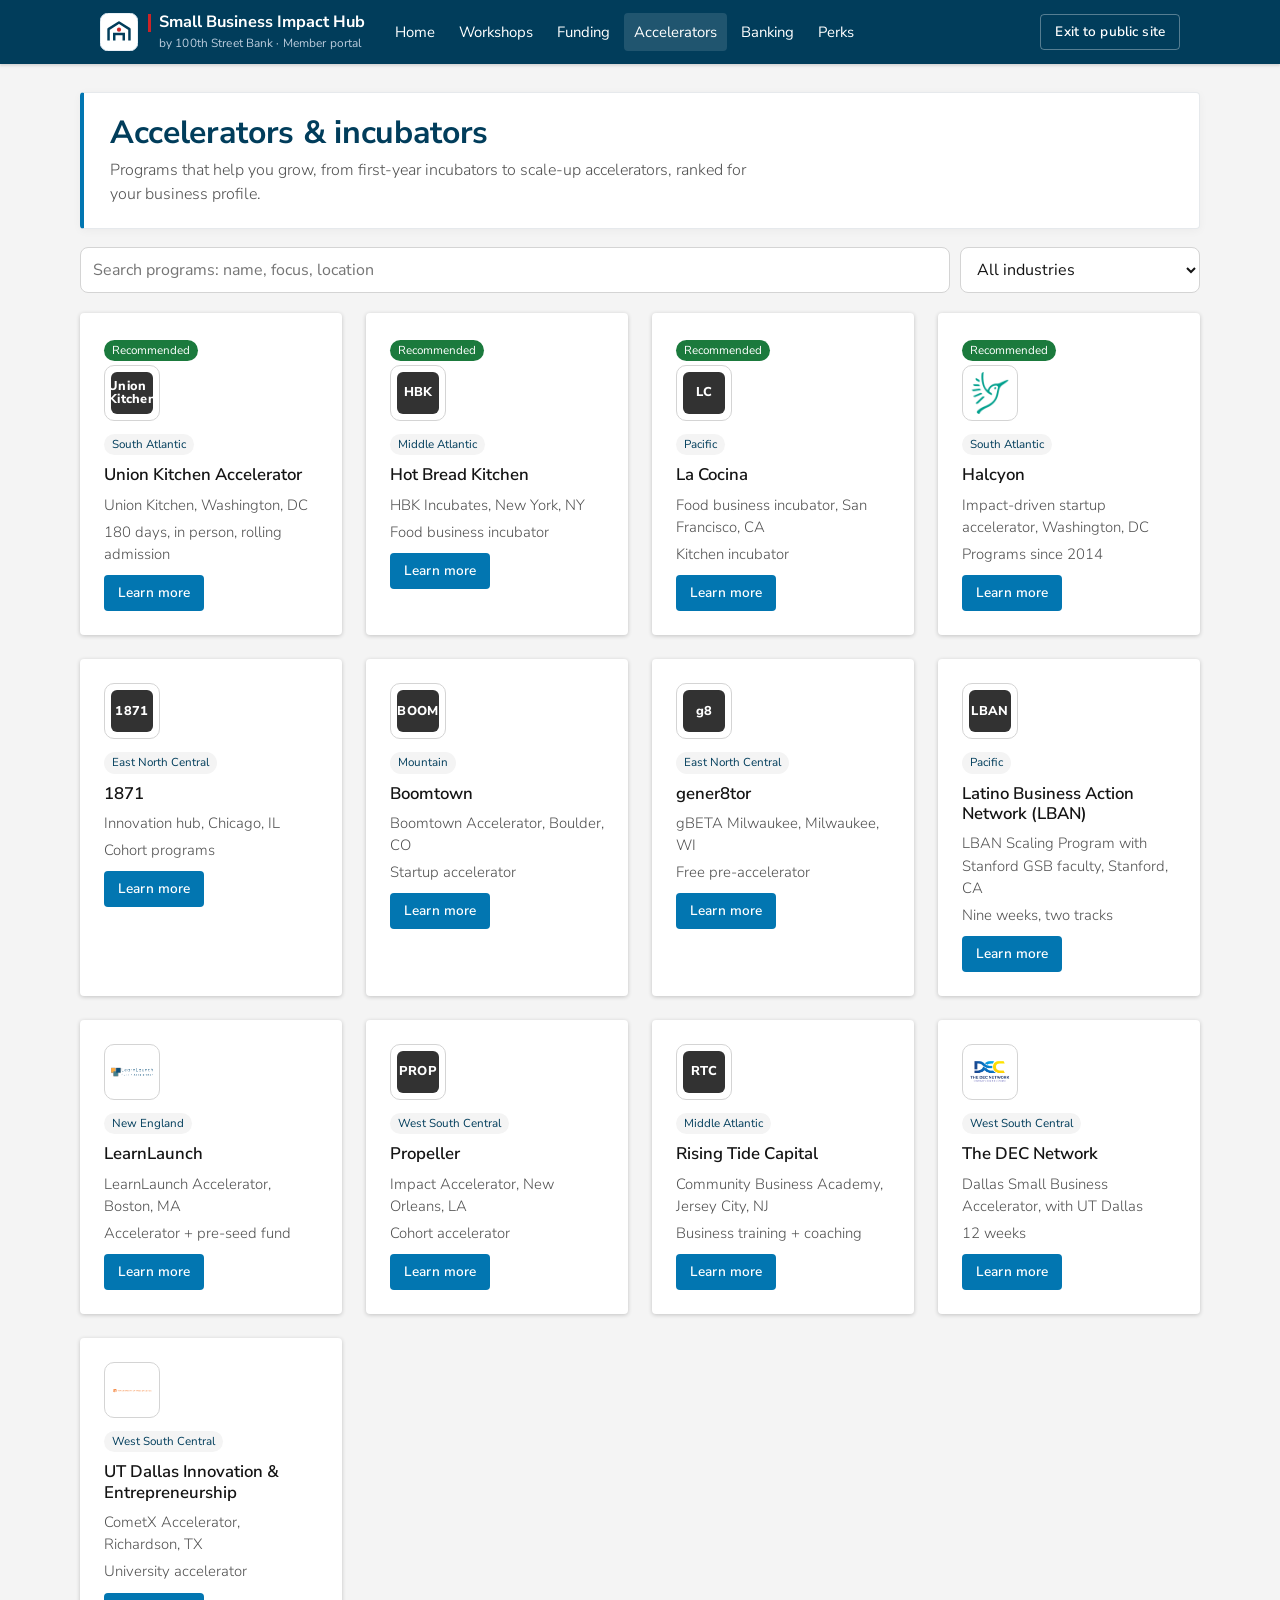
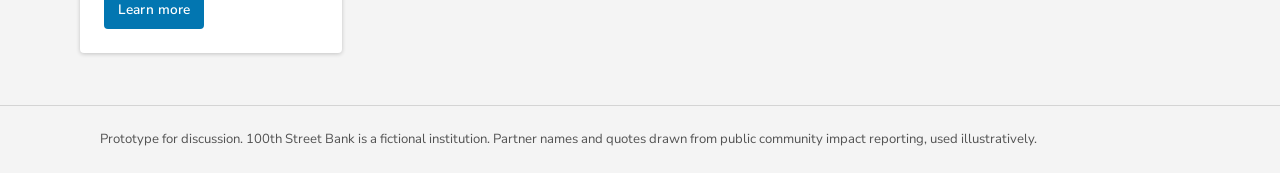
==== commit 10b14c47: "Wave 9: uniform portal list pages, standalone profile page" ====
--- a/app-accelerators.html
+++ b/app-accelerators.html
@@ -1,8 +1,8 @@
 <!doctype html><html lang="en"><head>
-  <meta name="robots" content="noindex, nofollow"><meta charset="utf-8"><meta name="viewport" content="width=device-width,initial-scale=1"><title>Accelerators · Impact Hub Member Portal</title><link rel="stylesheet" href="styles.css?v=6"></head>
+  <meta name="robots" content="noindex, nofollow"><meta charset="utf-8"><meta name="viewport" content="width=device-width,initial-scale=1"><title>Accelerators · Impact Hub Member Portal</title><link rel="stylesheet" href="styles.css?v=7"></head>
 <body class="app"><script src="data.js?v=6"></script><script src="portal.js?v=6"></script><main class="wrap">
-<div class="pagehead"><div><h1>Accelerators &amp; incubators</h1></div></div>
-<div class="fbar"><select class="catsel" id="fm"><option value="">All industries</option></select></div><div class="grid" id="out"></div>
+<div class="pagehead uni"><div><h1>Accelerators &amp; incubators</h1><p>Programs that help you grow, from first-year incubators to scale-up accelerators, ranked for your business profile.</p></div></div>
+<div class="fbar uni"><select class="catsel" id="fm"><option value="">All industries</option></select></div><div class="grid" id="out"></div>
 <script>const kw=searchBox(document.querySelector(".fbar"),"Search programs: name, focus, location");kw.oninput=ren;
 PCATS.forEach(c=>fm.innerHTML+=`<option>${c}</option>`);fm.onchange=ren;
 ACCS.forEach(a=>{if(!a.k){const p=PROGRAMS.find(p=>p.n==a.n);a.k=p?p.k:""}});
--- a/styles.css
+++ b/styles.css
@@ -273,3 +273,34 @@
 
 .sname:hover{text-decoration:underline;color:var(--blue)}
 .modal>div{overflow:hidden}
+
+/* wave 7 */
+.kbig{display:flex;align-items:baseline;gap:8px;margin-bottom:10px}.kbig b{margin-bottom:0}.kbig em{margin:0}
+.selpart{text-align:center;font-size:1.3rem;color:var(--navy);margin:0 0 20px}
+.collage{display:grid;grid-template-columns:1fr 1fr;grid-auto-rows:1fr;gap:8px;align-self:stretch}
+.collage img{width:100%;height:100%;object-fit:cover;border-radius:10px;aspect-ratio:1/1}
+@media(max-width:800px){.joinv5{grid-template-columns:1fr !important}.collage{grid-template-columns:repeat(4,1fr)}}
+#usmap circle.drop{animation:dotdrop .5s ease-out both}
+@keyframes dotdrop{0%{transform:scale(0);opacity:0}60%{transform:scale(1.6);opacity:1}100%{transform:scale(1);opacity:1}}
+#usmap .st path.dropHl{animation:stHl 1.1s ease-out both}
+@keyframes stHl{0%{fill:#c9dae6}35%{fill:#8fb4cc}100%{fill:#c9dae6}}
+
+/* wave8 */
+#usmap circle.pend{opacity:0}
+#usmap .st path.dropHl{animation:stHl8 .9s ease-out both}
+@keyframes stHl8{0%{filter:brightness(1.6)}40%{filter:brightness(.75)}100%{filter:none}}
+@media(min-width:801px){.joinv5{align-items:stretch}.collage{contain:size;align-self:stretch;grid-template-rows:repeat(4,minmax(0,1fr));grid-auto-rows:auto;height:auto}.collage img{aspect-ratio:auto;height:100%;min-height:0}}
+.marq{overflow:hidden;width:100%;-webkit-mask-image:linear-gradient(90deg,transparent,#000 6%,#000 94%,transparent);mask-image:linear-gradient(90deg,transparent,#000 6%,#000 94%,transparent)}
+.marq .mtrack{display:flex;flex-wrap:nowrap;align-items:center;gap:48px;width:max-content;animation:marq 40s linear infinite}
+.marq:hover .mtrack{animation-play-state:paused}
+.marq .mtrack>*{flex:0 0 auto}
+.marq .mtrack img{height:44px;width:auto;max-width:170px;object-fit:contain}
+#netlogos.marq .mtrack img{height:34px}
+@keyframes marq{from{transform:translateX(-50%)}to{transform:translateX(0)}}
+@media(prefers-reduced-motion:reduce){.marq .mtrack{animation-duration:120s}}
+/* wave9: uniform portal list pages */
+.pagehead.uni{background:#fff;border:1px solid #e6e9ec;border-left:4px solid var(--blue);border-radius:var(--r);padding:22px 26px;margin:0 0 18px;align-items:center;box-shadow:0 2px 10px #0000000a}
+.pagehead.uni h1{font-size:2rem;line-height:1.15;margin:0 0 6px}.pagehead.uni p{max-width:640px;font-size:1rem}
+.fbar.uni{display:flex;gap:10px;flex-wrap:wrap;align-items:stretch;margin:0 0 20px}.fbar.uni>*{min-height:44px}.fbar.uni select{flex:1;min-width:160px;max-width:240px;padding:10px 12px;border:1px solid var(--g2);border-radius:8px;font:inherit}.fbar.uni .kw{flex:2 1 280px!important}.fbar.uni .stpick{flex:1 1 200px}
+@media(max-width:600px){.pagehead.uni{padding:18px}.pagehead.uni h1{font-size:1.6rem}.fbar.uni>*{flex:1 1 100%!important;max-width:none!important;min-width:0!important}}
+.pfpage{background:#fff;border:1px solid #e6e9ec;border-radius:var(--r);padding:26px;max-width:720px}.pfpage form.f{max-width:none;grid-template-columns:1fr 1fr}.pfpage form.f .full{grid-column:1/-1}@media(max-width:600px){.pfpage{padding:18px}.pfpage form.f{grid-template-columns:1fr}}
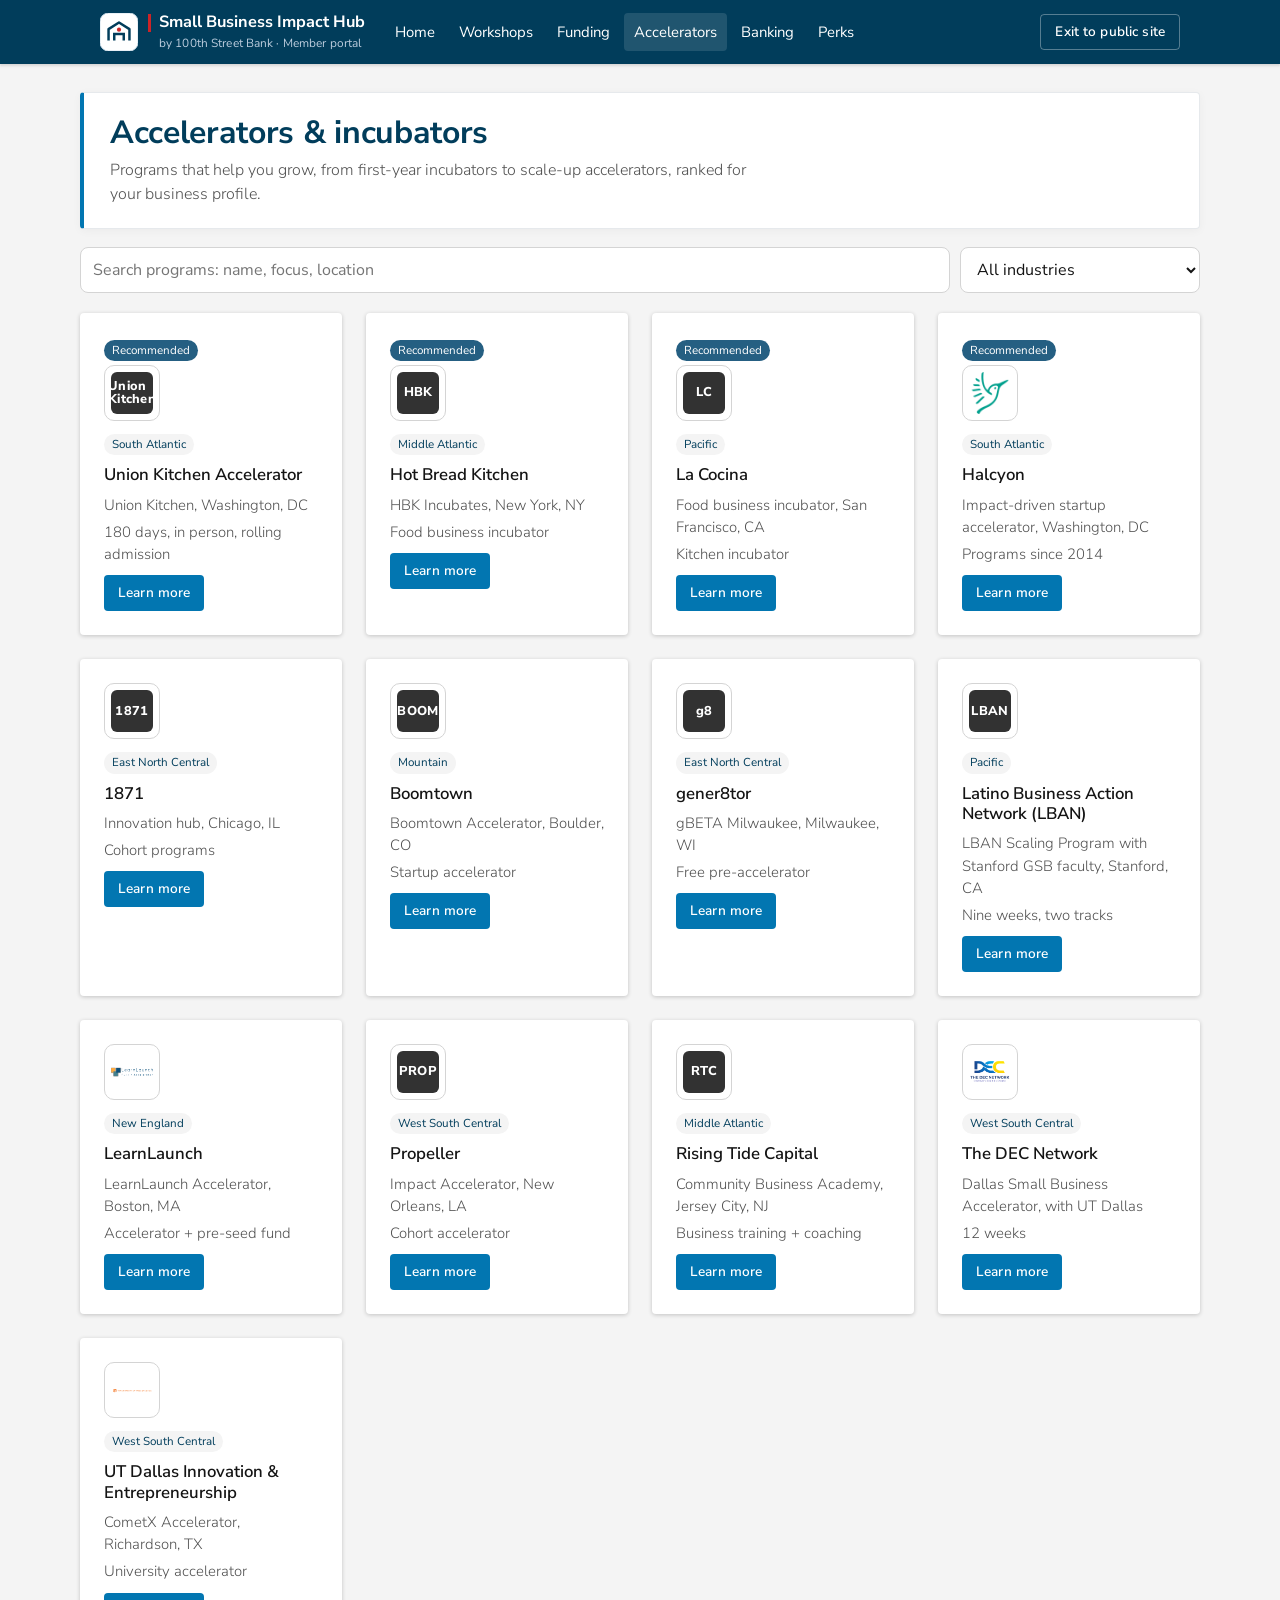
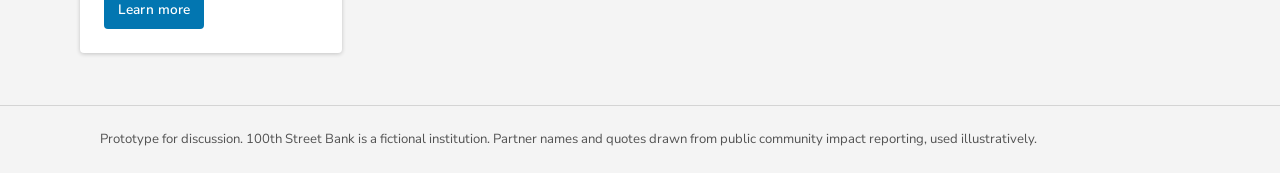
==== commit 5a272792: "wave11: Capital One palette alignment, Recommended tags to navy-blue, unified tints" ====
--- a/app-accelerators.html
+++ b/app-accelerators.html
@@ -1,5 +1,5 @@
 <!doctype html><html lang="en"><head>
-  <meta name="robots" content="noindex, nofollow"><meta charset="utf-8"><meta name="viewport" content="width=device-width,initial-scale=1"><title>Accelerators · Impact Hub Member Portal</title><link rel="stylesheet" href="styles.css?v=7"></head>
+  <meta name="robots" content="noindex, nofollow"><meta charset="utf-8"><meta name="viewport" content="width=device-width,initial-scale=1"><title>Accelerators · Impact Hub Member Portal</title><link rel="stylesheet" href="styles.css?v=10"></head>
 <body class="app"><script src="data.js?v=6"></script><script src="portal.js?v=6"></script><main class="wrap">
 <div class="pagehead uni"><div><h1>Accelerators &amp; incubators</h1><p>Programs that help you grow, from first-year incubators to scale-up accelerators, ranked for your business profile.</p></div></div>
 <div class="fbar uni"><select class="catsel" id="fm"><option value="">All industries</option></select></div><div class="grid" id="out"></div>
@@ -7,7 +7,7 @@
 PCATS.forEach(c=>fm.innerHTML+=`<option>${c}</option>`);fm.onchange=ren;
 ACCS.forEach(a=>{if(!a.k){const p=PROGRAMS.find(p=>p.n==a.n);a.k=p?p.k:""}});
 function ren(){const ap=LS.get("applied",[]),prof=getProfile();const L=sortRecommended(ACCS.filter(a=>hit(kw.value,a.n,a.org,a.m,a.len)&&(!fm.value||a.k==fm.value)),prof);
-out.innerHTML=L.map(a=>`<div class="card">${recScore(prof,a)>0?'<span class="tag" style="background:#1b7a3d;color:#fff;border-color:#1b7a3d">Recommended</span>':""}<div class="alogo">${a.l?`<img src="${a.l}" alt="${a.n} logo">`:`<span class="wm">${a.w}</span>`}</div><span class="tag">${a.m}</span><h3 style="margin-top:6px">${a.n}${a.S?S():""}</h3><p>${a.org}</p><p>${a.len}</p><div class="foot"><a class="btn sm" href="${a.u||"#"}" target="_blank" rel="noopener">Learn more</a></div></div>`).join("")}
+out.innerHTML=L.map(a=>`<div class="card">${recScore(prof,a)>0?'<span class="tag" style="background:var(--rec);color:#fff;border-color:var(--rec)">Recommended</span>':""}<div class="alogo">${a.l?`<img src="${a.l}" alt="${a.n} logo">`:`<span class="wm">${a.w}</span>`}</div><span class="tag">${a.m}</span><h3 style="margin-top:6px">${a.n}${a.S?S():""}</h3><p>${a.org}</p><p>${a.len}</p><div class="foot"><a class="btn sm" href="${a.u||"#"}" target="_blank" rel="noopener">Learn more</a></div></div>`).join("")}
 function intro(n){const m=modal(`<h3>Request an intro: ${n}</h3><p class="mut">We'll pre-fill from your member profile.</p><form class="f" id="af"><label>Business<input value="${ME.biz}"></label><label>What do you want from the program?<textarea rows="3" required></textarea></label><button class="btn">Send intro request</button></form>`);
 af.onsubmit=e=>{e.preventDefault();LS.set("applied",[...LS.get("applied",[]),n]);m.style.display="none";ren()}}ren()</script>
 </main><script src="chrome.js?v=6"></script></body></html>
--- a/styles.css
+++ b/styles.css
@@ -34,7 +34,7 @@
 form.f{display:grid;gap:12px;max-width:560px}
 form.f label{font-size:.88rem;font-weight:600;display:grid;gap:4px}
 input,select,textarea{font:inherit;padding:9px 10px;border:1px solid var(--g2);border-radius:6px;width:100%}
-.ok{background:#e8f4fb;border-left:4px solid var(--blue);padding:12px 14px;border-radius:6px;display:none}
+.ok{background:var(--tint);border-left:4px solid var(--blue);padding:12px 14px;border-radius:6px;display:none}
 footer{border-top:1px solid var(--g2);padding:24px 0;color:var(--mut);font-size:.82rem;margin-top:24px}
 /* internal */
 body.app{background:var(--g1)}
@@ -46,12 +46,12 @@
 .col{background:#e9ecef;border-radius:var(--r);padding:10px}.col h4{margin:4px 4px 10px;color:var(--navy);font-size:.85rem;text-transform:uppercase;letter-spacing:.04em}
 .col .card{padding:12px;margin-bottom:8px}.col .card h3{font-size:.95rem;margin:0 0 4px}
 table{width:100%;border-collapse:collapse;background:#fff;border-radius:var(--r);overflow:hidden;font-size:.9rem}
-th,td{text-align:left;padding:10px 12px;border-bottom:1px solid var(--g1)}th{background:#fafafa;color:var(--mut);font-weight:600;font-size:.8rem}
+th,td{text-align:left;padding:10px 12px;border-bottom:1px solid var(--g1)}th{background:var(--tint2);color:var(--mut);font-weight:600;font-size:.8rem}
 .tw{overflow-x:auto;border:1px solid var(--g2);border-radius:var(--r)}
 .bar{height:8px;background:var(--g1);border-radius:9px;overflow:hidden}.bar i{display:block;height:100%;background:var(--blue)}
-.delta{font-size:.78rem;color:#1b7a3d}
+.delta{font-size:.78rem;color:var(--rec)}
 .cal{display:grid;grid-template-columns:repeat(7,1fr);gap:4px}.cal div{background:#fff;min-height:84px;border-radius:6px;padding:6px;font-size:.75rem}
-.cal .h{min-height:auto;background:none;font-weight:700;color:var(--mut)}.cal .ev{display:block;background:#e8f4fb;color:var(--navy);border-radius:4px;padding:2px 4px;margin-top:3px}
+.cal .h{min-height:auto;background:none;font-weight:700;color:var(--mut)}.cal .ev{display:block;background:var(--tint);color:var(--navy);border-radius:4px;padding:2px 4px;margin-top:3px}
 .two{display:grid;gap:16px;grid-template-columns:2fr 1fr}
 @media(max-width:800px){.two{grid-template-columns:1fr}.cal div{min-height:60px}.hero{padding:48px 0}}
 /* home v2 */
@@ -74,17 +74,17 @@
 .split{display:grid;grid-template-columns:1.3fr 1fr;gap:40px;align-items:start}.ph{width:100%;border-radius:14px;object-fit:cover;aspect-ratio:4/5;position:sticky;top:90px}
 .lead{font-size:1.1rem;color:var(--mut)}.mt{margin-top:22px}
 .grid.ben{grid-template-columns:repeat(2,1fr);gap:14px}.ben div{border-left:3px solid var(--blue);padding-left:12px}.ben h3{font-size:1rem;margin:0}.ben p{margin:.2em 0;color:var(--mut);font-size:.9rem}
-.chk{padding:0;list-style:none}.chk li{padding-left:26px;position:relative;margin:6px 0}.chk li:before{content:"✓";position:absolute;left:0;color:#1b7a3d;font-weight:700}
+.chk{padding:0;list-style:none}.chk li{padding-left:26px;position:relative;margin:6px 0}.chk li:before{content:"✓";position:absolute;left:0;color:var(--rec);font-weight:700}
 .steps{list-style:none;padding:0;display:grid;grid-template-columns:repeat(3,1fr);gap:12px;counter-reset:s;margin:22px 0}
 .steps li{background:#fff;border:1px solid var(--g2);border-radius:var(--r);padding:14px;counter-increment:s}.steps li:before{content:counter(s);display:grid;place-items:center;width:28px;height:28px;border-radius:50%;background:var(--navy);color:#fff;font-weight:700;margin-bottom:8px}
 .steps b{display:block;color:var(--navy)}.steps span{font-size:.86rem;color:var(--mut)}
 .grid.bens{grid-template-columns:repeat(auto-fill,minmax(250px,1fr))}.pc{padding:0;overflow:hidden}.pc img{width:100%;aspect-ratio:3/2;object-fit:cover;display:block}.pc>div{padding:16px}
-.ic{display:inline-grid;place-items:center;width:28px;height:28px;border-radius:50%;background:#e8f4fb;color:var(--blue);font-size:.9rem;margin-right:8px;vertical-align:middle}
+.ic{display:inline-grid;place-items:center;width:28px;height:28px;border-radius:50%;background:var(--tint);color:var(--blue);font-size:.9rem;margin-right:8px;vertical-align:middle}
 .grid.testi{grid-template-columns:repeat(auto-fill,minmax(300px,1fr))}.testi figure{margin:0;display:flex;flex-direction:column;justify-content:space-between}
 .testi blockquote{margin:0 0 16px;font-size:1.02rem;color:var(--ink)}.testi figcaption{display:flex;gap:12px;align-items:center}.testi img{width:52px;height:52px;border-radius:50%;object-fit:cover}
 .testi small{display:block;color:var(--mut);font-size:.8rem}
 .ctaband{background:linear-gradient(120deg,var(--navy),var(--blue2));color:#fff;text-align:center;padding:64px 0}.ctaband h2{color:#fff;font-size:2rem}.ctaband p{opacity:.92}
-.ctaband .btn.ghost{color:#fff;border-color:#ffffff77}.btn.wh{background:#fff;color:var(--navy)}.btn.wh:hover{background:#e8f4fb}
+.ctaband .btn.ghost{color:#fff;border-color:#ffffff77}.btn.wh{background:#fff;color:var(--navy)}.btn.wh:hover{background:var(--tint)}
 .home footer{margin-top:0}
 @media(max-width:800px){.split{grid-template-columns:1fr}.ph{position:static;aspect-ratio:16/10}.steps{grid-template-columns:1fr}.grid.ben{grid-template-columns:1fr}.hero.photo{padding:72px 0;background-image:linear-gradient(rgba(1,61,91,.85),rgba(1,61,91,.85)),url(img/hero.jpg)!important}.mapbox{padding:4px}}
 @media(max-width:800px){header.top{position:static}header.top .wrap{gap:8px;padding-top:8px;padding-bottom:8px}nav.main{flex-wrap:nowrap;overflow-x:auto;order:3;flex-basis:100%}nav.main a{white-space:nowrap}}
@@ -95,12 +95,12 @@
 /* member portal */
 .welcome{background:linear-gradient(120deg,var(--navy),var(--blue2));color:#fff;border-radius:var(--r);padding:24px;margin-bottom:16px}.welcome h1{color:#fff;margin:0 0 4px}.welcome p{margin:0;opacity:.9}
 .row{display:flex;justify-content:space-between;align-items:center;gap:10px;padding:10px 0;border-bottom:1px solid var(--g1)}.row:last-child{border:0}.row small{display:block;color:var(--mut)}
-.btn.done{background:#1b7a3d}.card .foot{display:flex;justify-content:space-between;align-items:center;margin-top:10px;gap:8px;flex-wrap:wrap}
+.btn.done{background:var(--rec)}.card .foot{display:flex;justify-content:space-between;align-items:center;margin-top:10px;gap:8px;flex-wrap:wrap}
 .fbar{display:flex;gap:10px;flex-wrap:wrap;margin-bottom:16px}.fbar select{width:auto;background:#fff}
 .tabs{display:flex;gap:6px;margin-bottom:16px}.tabs button{border:1px solid var(--g2);background:#fff;border-radius:6px;padding:8px 14px;font:inherit;cursor:pointer}.tabs button.on{background:var(--navy);color:#fff;border-color:var(--navy)}
-.date{display:inline-grid;place-items:center;width:46px;height:46px;border-radius:8px;background:#e8f4fb;color:var(--navy);font-weight:700;font-size:.78rem;line-height:1.1;text-align:center;flex:0 0 46px}
+.date{display:inline-grid;place-items:center;width:46px;height:46px;border-radius:8px;background:var(--tint);color:var(--navy);font-weight:700;font-size:.78rem;line-height:1.1;text-align:center;flex:0 0 46px}
 .modal{position:fixed;inset:0;background:#0006;display:none;place-items:center;z-index:9}.modal>div{background:#fff;border-radius:var(--r);padding:22px;max-width:460px;width:92%}
-.stage{font-size:.72rem;font-weight:700;padding:2px 8px;border-radius:99px;background:#e8f4fb;color:var(--blue2)}
+.stage{font-size:.72rem;font-weight:700;padding:2px 8px;border-radius:99px;background:var(--tint);color:var(--blue2)}
 /* v3 */
 .mapwrap{position:relative;margin-top:8px}
 #usmap .st path.fp{fill:#c9dae6}#usmap .st path.hl{fill:#8fb4cc}
@@ -111,7 +111,7 @@
 .logorow{max-width:1000px;margin:0 auto}
 .search{display:flex;gap:10px;flex-wrap:wrap;margin:14px 0}.search input,.search select{padding:10px 12px;border:1px solid var(--g2);border-radius:8px;font:inherit;flex:1;min-width:160px}.search input.kw{flex:2;min-width:240px}
 .ctasplit{display:grid;grid-template-columns:1fr 1fr;gap:18px;margin-top:22px;max-width:760px}.ctasplit a{display:block;background:#fff;color:var(--navy);border-radius:12px;padding:18px 20px;text-decoration:none;box-shadow:0 4px 16px #0002}.ctasplit small{display:block;text-transform:uppercase;letter-spacing:.06em;font-size:.72rem;color:var(--mut)}.ctasplit b{font-size:1.15rem;display:block;margin:4px 0}.ctasplit span{color:var(--blue);font-weight:600}
-.ctasplit a.alt{background:var(--blue,#0276B1);color:#fff}.ctasplit a.alt small,.ctasplit a.alt span{color:#e6f1f8}
+.ctasplit a.alt{background:var(--blue,#0276B1);color:#fff}.ctasplit a.alt small,.ctasplit a.alt span{color:var(--tint)}
 .pgrid{display:grid;grid-template-columns:repeat(auto-fill,minmax(300px,1fr));gap:18px}.pcard{background:#fff;border:1px solid var(--g2);border-radius:var(--r);overflow:hidden;display:flex;flex-direction:column}.pcard img{width:100%;aspect-ratio:16/9;object-fit:cover}.pcard>div{padding:16px 18px;flex:1;display:flex;flex-direction:column}.pcard h3{margin:6px 0 2px}.pcard .sub{color:var(--mut);font-size:.88rem;margin:0 0 8px}.pcard .foot{margin-top:auto}
 .howto{display:grid;grid-template-columns:repeat(3,1fr);gap:18px}.howto div{background:#fff;border-radius:var(--r);padding:18px;border:1px solid var(--g2)}.howto b{display:block;color:var(--navy);margin-bottom:4px}
 .gallery{display:grid;grid-template-columns:2fr 1fr 1fr;gap:12px}.gallery img{width:100%;height:100%;object-fit:cover;border-radius:var(--r);aspect-ratio:4/3}.gallery img:first-child{grid-row:span 2;aspect-ratio:auto}
@@ -123,7 +123,7 @@
 .logorow{display:grid;grid-template-columns:repeat(6,1fr);gap:28px 36px;justify-items:center}.logorow img{height:44px;max-width:150px}
 @media(max-width:800px){.logorow{grid-template-columns:repeat(3,1fr)}}
 /* v4 */
-.infobox{background:#eef4f8;border-left:5px solid var(--blue);border-radius:10px;padding:18px 22px;margin:18px 0 22px;max-width:900px}.infobox h3{margin:0 0 8px;color:var(--navy)}.infobox p{margin:0 0 8px}
+.infobox{background:var(--tint);border-left:5px solid var(--blue);border-radius:10px;padding:18px 22px;margin:18px 0 22px;max-width:900px}.infobox h3{margin:0 0 8px;color:var(--navy)}.infobox p{margin:0 0 8px}
 .grantbox{display:flex;gap:20px;align-items:center;background:#fff;border:2px solid var(--blue);border-radius:14px;padding:20px 22px;margin:14px 0 6px;box-shadow:0 6px 24px #0276b11a}.grantbox p{margin:0}.gamt{flex:0 0 auto;text-align:center;background:var(--navy);color:#fff;border-radius:10px;padding:14px 18px}.gamt b{display:block;font-size:2.1rem;line-height:1}.gamt span{font-size:.8rem;opacity:.85}
 .wrap.wide{max-width:1400px}.grid.bens{grid-template-columns:repeat(4,1fr)}
 @media(max-width:900px){.grid.bens{grid-template-columns:1fr 1fr}.grantbox{flex-direction:column;align-items:flex-start}}
@@ -131,8 +131,8 @@
 #usmap .st path.fp{fill:#7fb0d3}#usmap .st path.hl{fill:#3f8cc0}#usmap{touch-action:none;cursor:grab}
 #usmap .rb{cursor:pointer}#usmap .rb circle{fill:var(--navy);fill-opacity:.88;stroke:#fff;stroke-width:2}#usmap .rb:hover circle{fill:var(--blue)}#usmap .rb text{text-anchor:middle;pointer-events:none;font-family:inherit}#usmap .rb .n{fill:#fff;font-weight:700;font-size:15px}#usmap .rb .l{fill:var(--navy);font-weight:700;font-size:12px;paint-order:stroke;stroke:#fff;stroke-width:3px}
 .mapzoom{position:absolute;right:8px;top:8px;display:flex;flex-direction:column;gap:4px;z-index:2}.mapzoom button{width:34px;height:34px;border:1px solid var(--g2);background:#fff;border-radius:8px;font-size:18px;cursor:pointer;color:var(--navy)}
-.bopts{display:grid;grid-template-columns:1fr 1fr;gap:8px;margin:10px 0 4px}.bopts a{display:grid;grid-template-columns:28px 1fr;grid-template-rows:auto auto;row-gap:2px;column-gap:8px;align-items:start;text-decoration:none;color:inherit;border:1px solid var(--g2);border-radius:8px;padding:10px}.bopts a:hover{border-color:var(--blue);background:#f3f8fb}.bopts .bi{grid-row:span 2;color:var(--blue);font-size:1.2rem;line-height:1.2}.bopts b{color:var(--navy);font-size:.92rem;line-height:1.25}.bopts small{color:var(--mut);font-size:.8rem;line-height:1.3}.bopts a.recbox{border-color:#1b7a3d;background:#f1faf4}.bopts .rectag{display:block;margin-top:6px;grid-column:2;font-size:.68rem;padding:1px 6px}
-.ptop{display:grid;grid-template-columns:1.6fr 1fr;gap:32px;align-items:start;margin-top:18px}.fitbox{background:#f4f8fb;border:1px solid #d6e4ee;border-radius:14px;padding:22px 24px}.fitbox h2{margin-top:0}
+.bopts{display:grid;grid-template-columns:1fr 1fr;gap:8px;margin:10px 0 4px}.bopts a{display:grid;grid-template-columns:28px 1fr;grid-template-rows:auto auto;row-gap:2px;column-gap:8px;align-items:start;text-decoration:none;color:inherit;border:1px solid var(--g2);border-radius:8px;padding:10px}.bopts a:hover{border-color:var(--blue);background:var(--tint)}.bopts .bi{grid-row:span 2;color:var(--blue);font-size:1.2rem;line-height:1.2}.bopts b{color:var(--navy);font-size:.92rem;line-height:1.25}.bopts small{color:var(--mut);font-size:.8rem;line-height:1.3}.bopts a.recbox{border-color:var(--rec);background:var(--recbg)}.bopts .rectag{display:block;margin-top:6px;grid-column:2;font-size:.68rem;padding:1px 6px}
+.ptop{display:grid;grid-template-columns:1.6fr 1fr;gap:32px;align-items:start;margin-top:18px}.fitbox{background:var(--tint);border:1px solid #d6e4ee;border-radius:14px;padding:22px 24px}.fitbox h2{margin-top:0}
 .grantbox.big{margin-top:0}.grantbox.big .gamt b{font-size:2.6rem}.ptop .grid.ben{grid-template-columns:repeat(2,1fr);gap:16px}.ben div{border-left:3px solid var(--blue);padding-left:12px}
 .easy.wide{max-width:none;display:grid;grid-template-columns:1fr 2fr;gap:36px;align-items:start;padding:32px 36px}.easy.wide .f{grid-template-columns:1fr 1fr 1fr}.easy.wide .ehead h2{margin-top:0}.easy.wide .ok{grid-column:2}
 @media(max-width:900px){.ptop,.easy.wide{grid-template-columns:1fr}.easy.wide .f{grid-template-columns:1fr}.easy.wide .ok{grid-column:auto}}
@@ -146,12 +146,12 @@
 .bankhero.big{padding:28px 32px;margin:0 0 20px}
 .ccard{flex:0 0 auto;width:170px;height:104px;border-radius:12px;background:linear-gradient(135deg,#0a2a3d,#13506f 60%,#CC2427);box-shadow:0 8px 20px #0005;padding:12px 14px;display:flex;flex-direction:column;justify-content:flex-end;color:#fff;position:relative;transform:rotate(-5deg)}.ccard .chip{position:absolute;top:14px;left:14px;width:26px;height:19px;border-radius:4px;background:linear-gradient(135deg,#f3d27a,#c9a23f)}.ccard b{font-size:.62rem;letter-spacing:.08em}.ccard small{font-size:.58rem;color:#cfe0ea}
 .bankhero.big .ccard{width:220px;height:134px}
-.bankcard .bopts a{grid-template-columns:40px 1fr;padding:12px;transition:transform .15s}.bankcard .bopts a:hover{transform:translateY(-2px);box-shadow:0 6px 16px #0276b122}.bankcard .bopts .bi{width:36px;height:36px;border-radius:50%;background:#e6f1f8;color:var(--blue);display:flex;align-items:center;justify-content:center;font-size:1.1rem;grid-row:span 2}
-.card.bk{border-top:4px solid var(--blue);position:relative}.card.bk.recbox{border-top-color:#1b7a3d}.card.bk .rectag{position:absolute;top:12px;right:12px;font-size:.68rem;background:#1b7a3d;color:#fff;border-color:#1b7a3d}.bico{width:44px;height:44px;border-radius:50%;background:#e6f1f8;color:var(--blue);display:flex;align-items:center;justify-content:center;font-size:1.3rem;margin-bottom:10px}
+.bankcard .bopts a{grid-template-columns:40px 1fr;padding:12px;transition:transform .15s}.bankcard .bopts a:hover{transform:translateY(-2px);box-shadow:0 6px 16px #0276b122}.bankcard .bopts .bi{width:36px;height:36px;border-radius:50%;background:var(--tint);color:var(--blue);display:flex;align-items:center;justify-content:center;font-size:1.1rem;grid-row:span 2}
+.card.bk{border-top:4px solid var(--blue);position:relative}.card.bk.recbox{border-top-color:var(--rec)}.card.bk .rectag{position:absolute;top:12px;right:12px;font-size:.68rem;background:var(--rec);color:#fff;border-color:var(--rec)}.bico{width:44px;height:44px;border-radius:50%;background:var(--tint);color:var(--blue);display:flex;align-items:center;justify-content:center;font-size:1.3rem;margin-bottom:10px}
 .joinv5 .ph{aspect-ratio:4/3;position:static;align-self:center}
 .bigamt{display:inline-flex;align-items:baseline;gap:12px;background:linear-gradient(120deg,var(--navy),var(--blue));color:#fff;border-radius:14px;padding:16px 26px;margin:6px 0 18px;box-shadow:0 10px 28px #0276b133}.bigamt b{font-size:3rem;line-height:1;letter-spacing:-.02em}.bigamt span{font-size:1rem;color:#d6e8f3;max-width:150px;line-height:1.25}
-.ptiles{display:grid;grid-template-columns:repeat(6,1fr);gap:14px;margin:18px 0 26px}.ptiles div{background:#f4f8fb;border:1px solid #d6e4ee;border-radius:14px;padding:20px 12px;text-align:center}.ptiles b{display:block;color:var(--navy);font-size:.95rem;line-height:1.25}.pti{width:52px;height:52px;margin:0 auto 10px;border-radius:50%;background:var(--navy);color:#fff;display:flex;align-items:center;justify-content:center;font-size:1.4rem;font-weight:700}
-.osteps{display:grid;grid-template-columns:repeat(3,1fr);gap:14px;margin:16px 0 22px;max-width:900px}.osteps div{display:flex;align-items:center;gap:12px;background:#eef4f8;border-radius:12px;padding:14px 16px}.osteps span{width:34px;height:34px;flex:none;border-radius:50%;background:var(--blue);color:#fff;font-weight:700;display:flex;align-items:center;justify-content:center}.osteps b{color:var(--navy)}
+.ptiles{display:grid;grid-template-columns:repeat(6,1fr);gap:14px;margin:18px 0 26px}.ptiles div{background:var(--tint);border:1px solid #d6e4ee;border-radius:14px;padding:20px 12px;text-align:center}.ptiles b{display:block;color:var(--navy);font-size:.95rem;line-height:1.25}.pti{width:52px;height:52px;margin:0 auto 10px;border-radius:50%;background:var(--navy);color:#fff;display:flex;align-items:center;justify-content:center;font-size:1.4rem;font-weight:700}
+.osteps{display:grid;grid-template-columns:repeat(3,1fr);gap:14px;margin:16px 0 22px;max-width:900px}.osteps div{display:flex;align-items:center;gap:12px;background:var(--tint);border-radius:12px;padding:14px 16px}.osteps span{width:34px;height:34px;flex:none;border-radius:50%;background:var(--blue);color:#fff;font-weight:700;display:flex;align-items:center;justify-content:center}.osteps b{color:var(--navy)}
 @media(max-width:900px){.ptiles{grid-template-columns:repeat(2,1fr)}.osteps{grid-template-columns:1fr}}
 #become .easy{border:1px solid var(--g2)}
 
@@ -180,7 +180,7 @@
 html,body{overflow-x:clip}
 
 /* v8 restyle: bank community-page look (free font substitute) */
-:root{--navy:#013D5B;--blue:#0276B1;--blue2:#025E8D;--ink:#141414;--g1:#F4F4F4;--g2:#D4D4D4;--mut:#525252;--r:4px;--sh:0 4px 16px rgba(0,0,0,.2);--sh1:0 1px 4px rgba(0,0,0,.2)}
+:root{--navy:#013D5B;--blue:#0276B1;--blue2:#025E8D;--ink:#141414;--g1:#F4F4F4;--g2:#D4D4D4;--mut:#525252;--r:4px;--sh:0 4px 16px rgba(0,0,0,.2);--sh1:0 1px 4px rgba(0,0,0,.2);--red:#CC2427;--rec:#255F82;--recbg:var(--tint);--tint:var(--tint);--tint2:#F4F4F4}
 body{font-family:"Nunito Sans","Helvetica Neue",Helvetica,Arial,sans-serif;font-weight:400;line-height:1.5;color:var(--ink)}
 h1{font-weight:700;letter-spacing:-.01em}h2{font-weight:300;font-size:clamp(1.75rem,3.4vw,2.5rem);line-height:1.3;color:var(--ink)}
 h3{font-weight:600;color:var(--ink)}p{font-weight:300}
@@ -217,10 +217,10 @@
 @media(max-width:800px){ol.osteps{grid-template-columns:1fr;gap:16px}}
 .stpick{position:relative;flex:1.4;min-width:220px;display:flex;flex-wrap:wrap;gap:6px;align-items:center;border:1px solid var(--g2);border-radius:8px;padding:5px 8px;background:#fff;cursor:text}
 .stpick input{border:0!important;padding:5px 4px!important;min-width:110px!important;flex:1;outline:0}
-#stchips{display:contents}.stpick .chip{display:inline-flex;align-items:center;gap:4px;background:#e8f1f7;color:var(--navy);border-radius:4px;padding:3px 4px 3px 9px;font-size:.85rem}
+#stchips{display:contents}.stpick .chip{display:inline-flex;align-items:center;gap:4px;background:var(--tint);color:var(--navy);border-radius:4px;padding:3px 4px 3px 9px;font-size:.85rem}
 .stpick .chip button{border:0;background:none;cursor:pointer;color:var(--navy);font-size:1rem;line-height:1;padding:0 4px}
 #stsug{position:absolute;left:-1px;right:-1px;top:100%;margin:4px 0 0;padding:0;list-style:none;background:#fff;border:1px solid var(--g2);border-radius:8px;box-shadow:0 8px 20px #0002;z-index:4}#stsug:empty{display:none}
-#stsug li{padding:8px 12px;cursor:pointer;display:flex;justify-content:space-between;gap:10px}#stsug li small{color:var(--mut)}#stsug li.hi,#stsug li:hover{background:#eef4f8}
+#stsug li{padding:8px 12px;cursor:pointer;display:flex;justify-content:space-between;gap:10px}#stsug li small{color:var(--mut)}#stsug li.hi,#stsug li:hover{background:var(--tint)}
 .press{display:grid;gap:0;border-top:1px solid var(--g2)}.press[hidden]{display:none}#moreprs{border-top:0}
 .pr{display:grid;grid-template-columns:180px 1fr;gap:22px;padding:20px 0;border-bottom:1px solid var(--g2);align-items:center}.pr img{width:100%;aspect-ratio:3/2;object-fit:cover;border-radius:4px}
 .pr h3{margin:4px 0 6px;font-size:1.15rem;color:var(--navy)}.pr p{margin:0;color:var(--mut)}.prsrc{font-size:.78rem;text-transform:uppercase;letter-spacing:.05em;color:var(--blue);font-weight:700}
@@ -234,13 +234,13 @@
 @media(max-width:800px){.getready{grid-template-columns:1fr}}
 /* Wave 4 */
 [id]{scroll-margin-top:96px}@media(max-width:800px){[id]{scroll-margin-top:16px}}
-.stc{display:contents}.stpick ul{position:absolute;left:-1px;right:-1px;top:100%;margin:4px 0 0;padding:0;list-style:none;background:#fff;border:1px solid var(--g2);border-radius:8px;box-shadow:0 8px 20px #0002;z-index:4}.stpick ul:empty{display:none}.stpick ul li{padding:8px 12px;cursor:pointer}.stpick ul li.hi,.stpick ul li:hover{background:#eef4f8}
+.stc{display:contents}.stpick ul{position:absolute;left:-1px;right:-1px;top:100%;margin:4px 0 0;padding:0;list-style:none;background:#fff;border:1px solid var(--g2);border-radius:8px;box-shadow:0 8px 20px #0002;z-index:4}.stpick ul:empty{display:none}.stpick ul li{padding:8px 12px;cursor:pointer}.stpick ul li.hi,.stpick ul li:hover{background:var(--tint)}
 ol.osteps li{display:grid;grid-template-columns:auto 1fr;column-gap:12px;align-items:center}
 ol.osteps li::before{display:flex;align-items:center;justify-content:center;width:30px;height:30px;border-radius:50%;background:var(--navy);color:#fff;margin:0;font-size:.9rem;grid-row:1}
 ol.osteps li b{grid-column:2}ol.osteps li p{grid-column:2}
 .interest{border-top:0;background:#fff;border:1px solid var(--g2);border-radius:16px;box-shadow:0 10px 30px #013d5b14;padding:36px 40px;display:grid;grid-template-columns:minmax(240px,1fr) 2fr;gap:24px 48px;align-items:start}
 .interest .ihead{margin:0}.interest .ihead h2{font-size:1.7rem}.interest .ihead p{line-height:1.55}
-.interest .netline{margin-top:16px;padding:12px 14px;background:#eef4f8;border-left:3px solid var(--blue);border-radius:6px;font-weight:600}
+.interest .netline{margin-top:16px;padding:12px 14px;background:var(--tint);border-left:3px solid var(--blue);border-radius:6px;font-weight:600}
 .interest form.iform{grid-template-columns:1fr 1fr;gap:18px 24px}.interest form.iform label{font-size:.85rem;font-weight:600;color:var(--navy)}
 .interest form.iform input,.interest form.iform select{border:1px solid #c9d6df;border-radius:8px;padding:10px 12px;background:#fff;margin-top:6px;width:100%;box-sizing:border-box}
 .interest form.iform input:focus,.interest form.iform select:focus{border:1px solid var(--blue);box-shadow:0 0 0 3px #0276b122}
@@ -304,3 +304,24 @@
 .fbar.uni{display:flex;gap:10px;flex-wrap:wrap;align-items:stretch;margin:0 0 20px}.fbar.uni>*{min-height:44px}.fbar.uni select{flex:1;min-width:160px;max-width:240px;padding:10px 12px;border:1px solid var(--g2);border-radius:8px;font:inherit}.fbar.uni .kw{flex:2 1 280px!important}.fbar.uni .stpick{flex:1 1 200px}
 @media(max-width:600px){.pagehead.uni{padding:18px}.pagehead.uni h1{font-size:1.6rem}.fbar.uni>*{flex:1 1 100%!important;max-width:none!important;min-width:0!important}}
 .pfpage{background:#fff;border:1px solid #e6e9ec;border-radius:var(--r);padding:26px;max-width:720px}.pfpage form.f{max-width:none;grid-template-columns:1fr 1fr}.pfpage form.f .full{grid-column:1/-1}@media(max-width:600px){.pfpage{padding:18px}.pfpage form.f{grid-template-columns:1fr}}
+.fbar.uni .stpick{padding:3px 8px;min-height:46px;max-height:none}
+/* wave10 */
+#usmap circle.drop{animation:dotdrop 1s cubic-bezier(.22,.61,.36,1) both}
+@keyframes dotdrop{0%{transform:scale(0);opacity:0}70%{transform:scale(1.25);opacity:1}100%{transform:scale(1);opacity:1}}
+@keyframes marq{from{transform:translateX(0)}to{transform:translateX(-50%)}}
+.collage{grid-template-columns:1fr 1fr}
+.collage img{object-position:50% 20%}
+@media(min-width:801px){.collage{grid-template-rows:repeat(3,minmax(0,1fr))}}
+@media(max-width:800px){.collage{grid-template-columns:repeat(3,1fr)}.collage img{aspect-ratio:3/4}}
+.interest{display:block;padding:28px 36px}
+.interest .ihead{max-width:none;margin:0 0 18px;display:flex;align-items:baseline;gap:8px 28px;flex-wrap:wrap}
+.interest .ihead h2{margin:0;white-space:nowrap}.interest .ihead p{flex:1 1 360px}
+.interest form.iform{grid-template-columns:repeat(4,1fr);gap:14px 20px}
+.interest form.iform .btn{grid-column:1/-1;justify-self:start;margin-top:4px}
+.interest .ok{grid-column:auto}
+@media(max-width:900px){.interest form.iform{grid-template-columns:1fr 1fr}.interest{padding:22px 18px}}
+@media(max-width:520px){.interest form.iform{grid-template-columns:1fr}}
+.grid.bens{grid-template-columns:repeat(2,1fr)!important;gap:20px}
+.grid.bens .pc{display:grid;grid-template-columns:minmax(160px,40%) 1fr}.grid.bens .pc img{height:100%;aspect-ratio:auto}
+@media(max-width:600px){.grid.bens{grid-template-columns:1fr!important}.grid.bens .pc{grid-template-columns:1fr}.grid.bens .pc img{aspect-ratio:3/2}}
+.fbar.uni .stpick{min-height:46px;padding:2px 8px}.fbar.uni .stpick input{min-height:0;height:40px;padding-top:0;padding-bottom:0;margin:0}
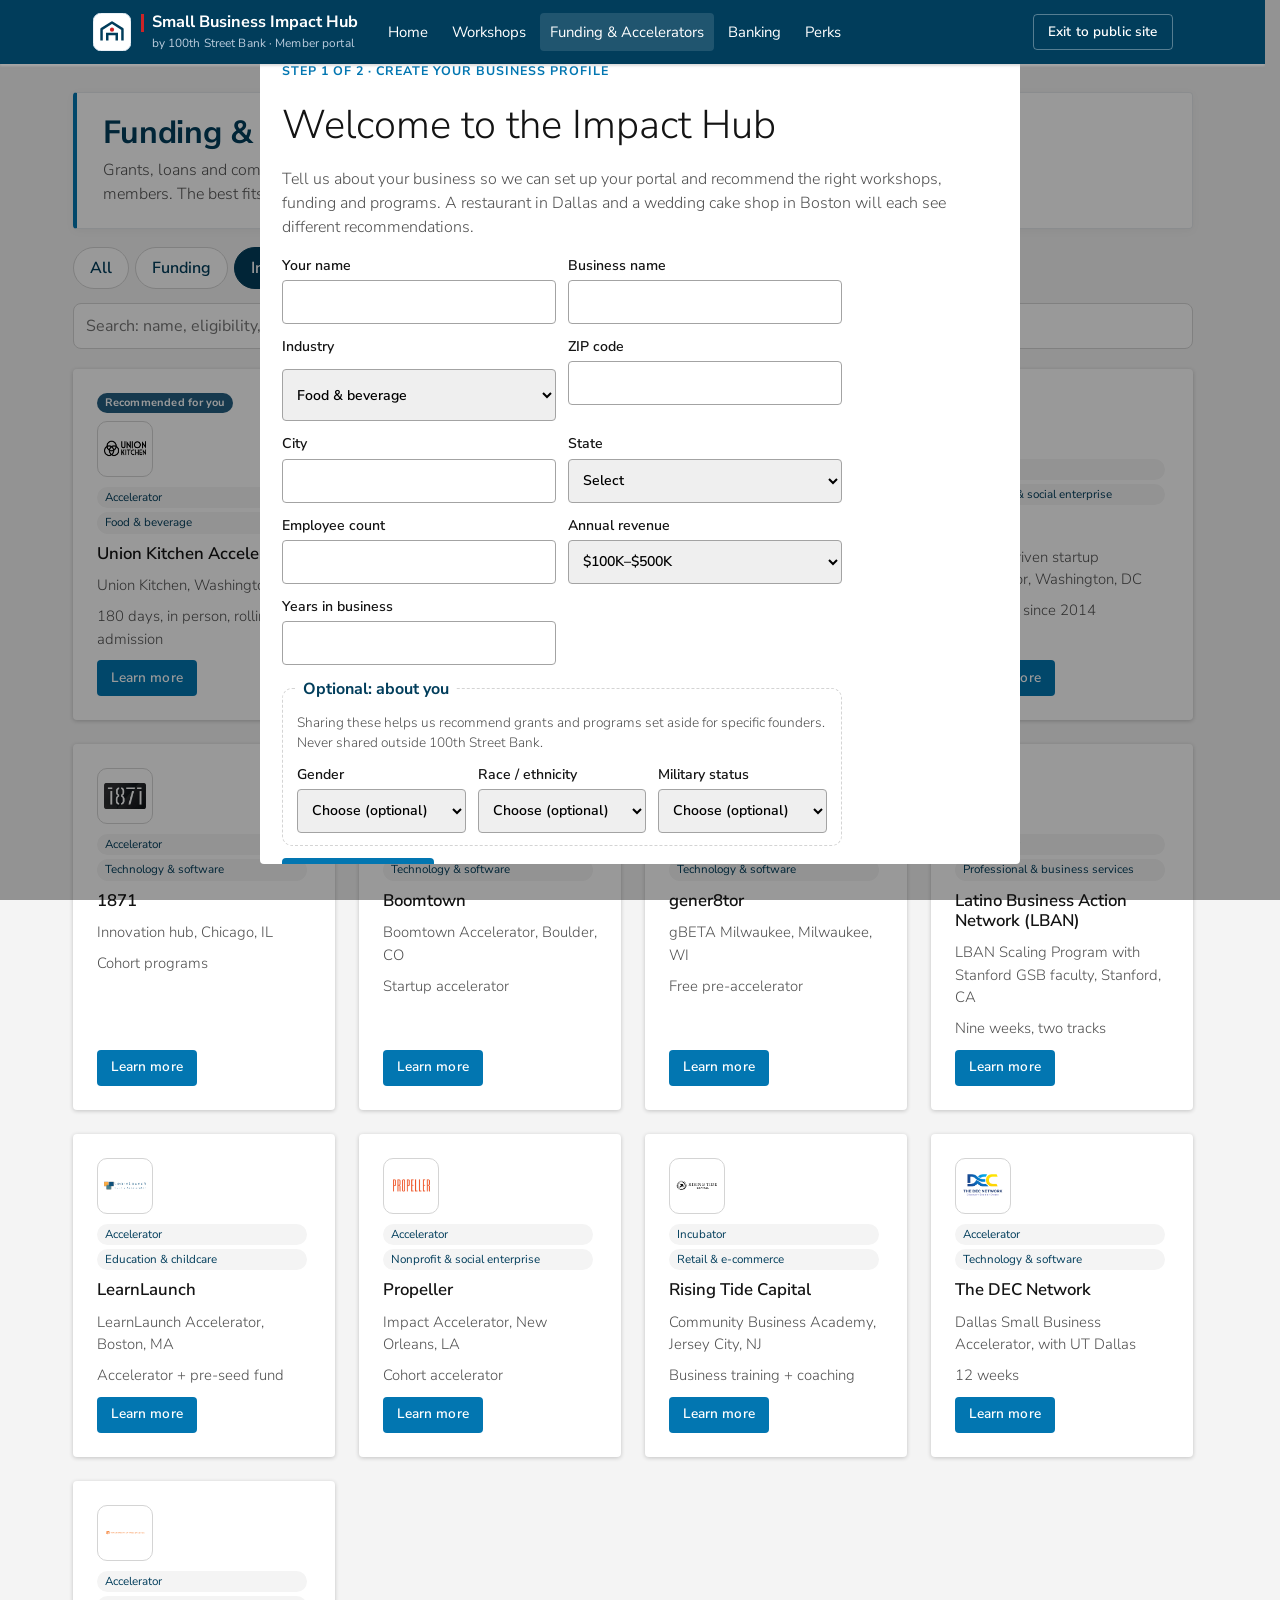
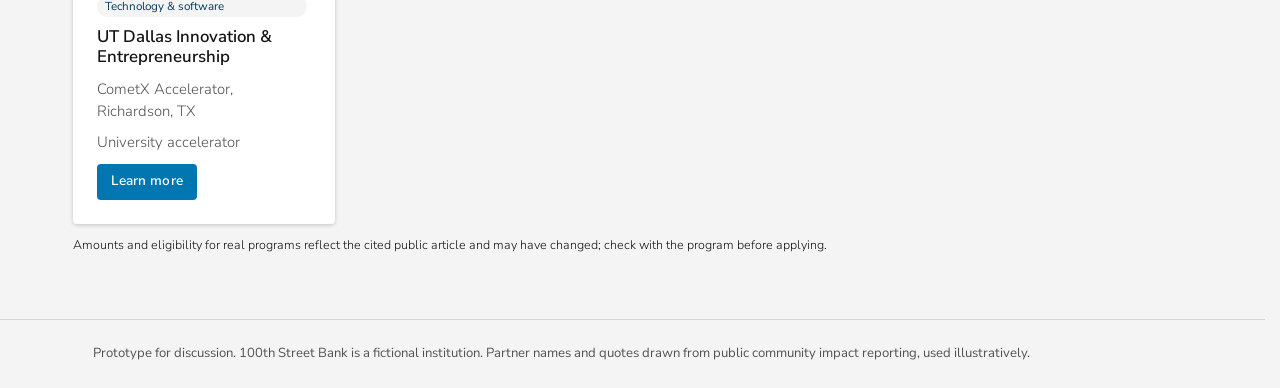
==== commit 5cd746a5: "Wave 12: nav swap, how it works, partner network, industries, portal onboarding, scheduler, banking " ====
--- a/app-accelerators.html
+++ b/app-accelerators.html
@@ -1,13 +1 @@
-<!doctype html><html lang="en"><head>
-  <meta name="robots" content="noindex, nofollow"><meta charset="utf-8"><meta name="viewport" content="width=device-width,initial-scale=1"><title>Accelerators · Impact Hub Member Portal</title><link rel="stylesheet" href="styles.css?v=10"></head>
-<body class="app"><script src="data.js?v=6"></script><script src="portal.js?v=6"></script><main class="wrap">
-<div class="pagehead uni"><div><h1>Accelerators &amp; incubators</h1><p>Programs that help you grow, from first-year incubators to scale-up accelerators, ranked for your business profile.</p></div></div>
-<div class="fbar uni"><select class="catsel" id="fm"><option value="">All industries</option></select></div><div class="grid" id="out"></div>
-<script>const kw=searchBox(document.querySelector(".fbar"),"Search programs: name, focus, location");kw.oninput=ren;
-PCATS.forEach(c=>fm.innerHTML+=`<option>${c}</option>`);fm.onchange=ren;
-ACCS.forEach(a=>{if(!a.k){const p=PROGRAMS.find(p=>p.n==a.n);a.k=p?p.k:""}});
-function ren(){const ap=LS.get("applied",[]),prof=getProfile();const L=sortRecommended(ACCS.filter(a=>hit(kw.value,a.n,a.org,a.m,a.len)&&(!fm.value||a.k==fm.value)),prof);
-out.innerHTML=L.map(a=>`<div class="card">${recScore(prof,a)>0?'<span class="tag" style="background:var(--rec);color:#fff;border-color:var(--rec)">Recommended</span>':""}<div class="alogo">${a.l?`<img src="${a.l}" alt="${a.n} logo">`:`<span class="wm">${a.w}</span>`}</div><span class="tag">${a.m}</span><h3 style="margin-top:6px">${a.n}${a.S?S():""}</h3><p>${a.org}</p><p>${a.len}</p><div class="foot"><a class="btn sm" href="${a.u||"#"}" target="_blank" rel="noopener">Learn more</a></div></div>`).join("")}
-function intro(n){const m=modal(`<h3>Request an intro: ${n}</h3><p class="mut">We'll pre-fill from your member profile.</p><form class="f" id="af"><label>Business<input value="${ME.biz}"></label><label>What do you want from the program?<textarea rows="3" required></textarea></label><button class="btn">Send intro request</button></form>`);
-af.onsubmit=e=>{e.preventDefault();LS.set("applied",[...LS.get("applied",[]),n]);m.style.display="none";ren()}}ren()</script>
-</main><script src="chrome.js?v=6"></script></body></html>
+<!doctype html><html lang="en"><head><meta name="robots" content="noindex, nofollow"><meta charset="utf-8"><title>Funding &amp; Accelerators · Impact Hub Member Portal</title><meta http-equiv="refresh" content="0;url=app-grants.html?cat=acc"><script>location.replace("app-grants.html?cat=acc")</script></head><body><a href="app-grants.html?cat=acc">Funding &amp; accelerators</a></body></html>
